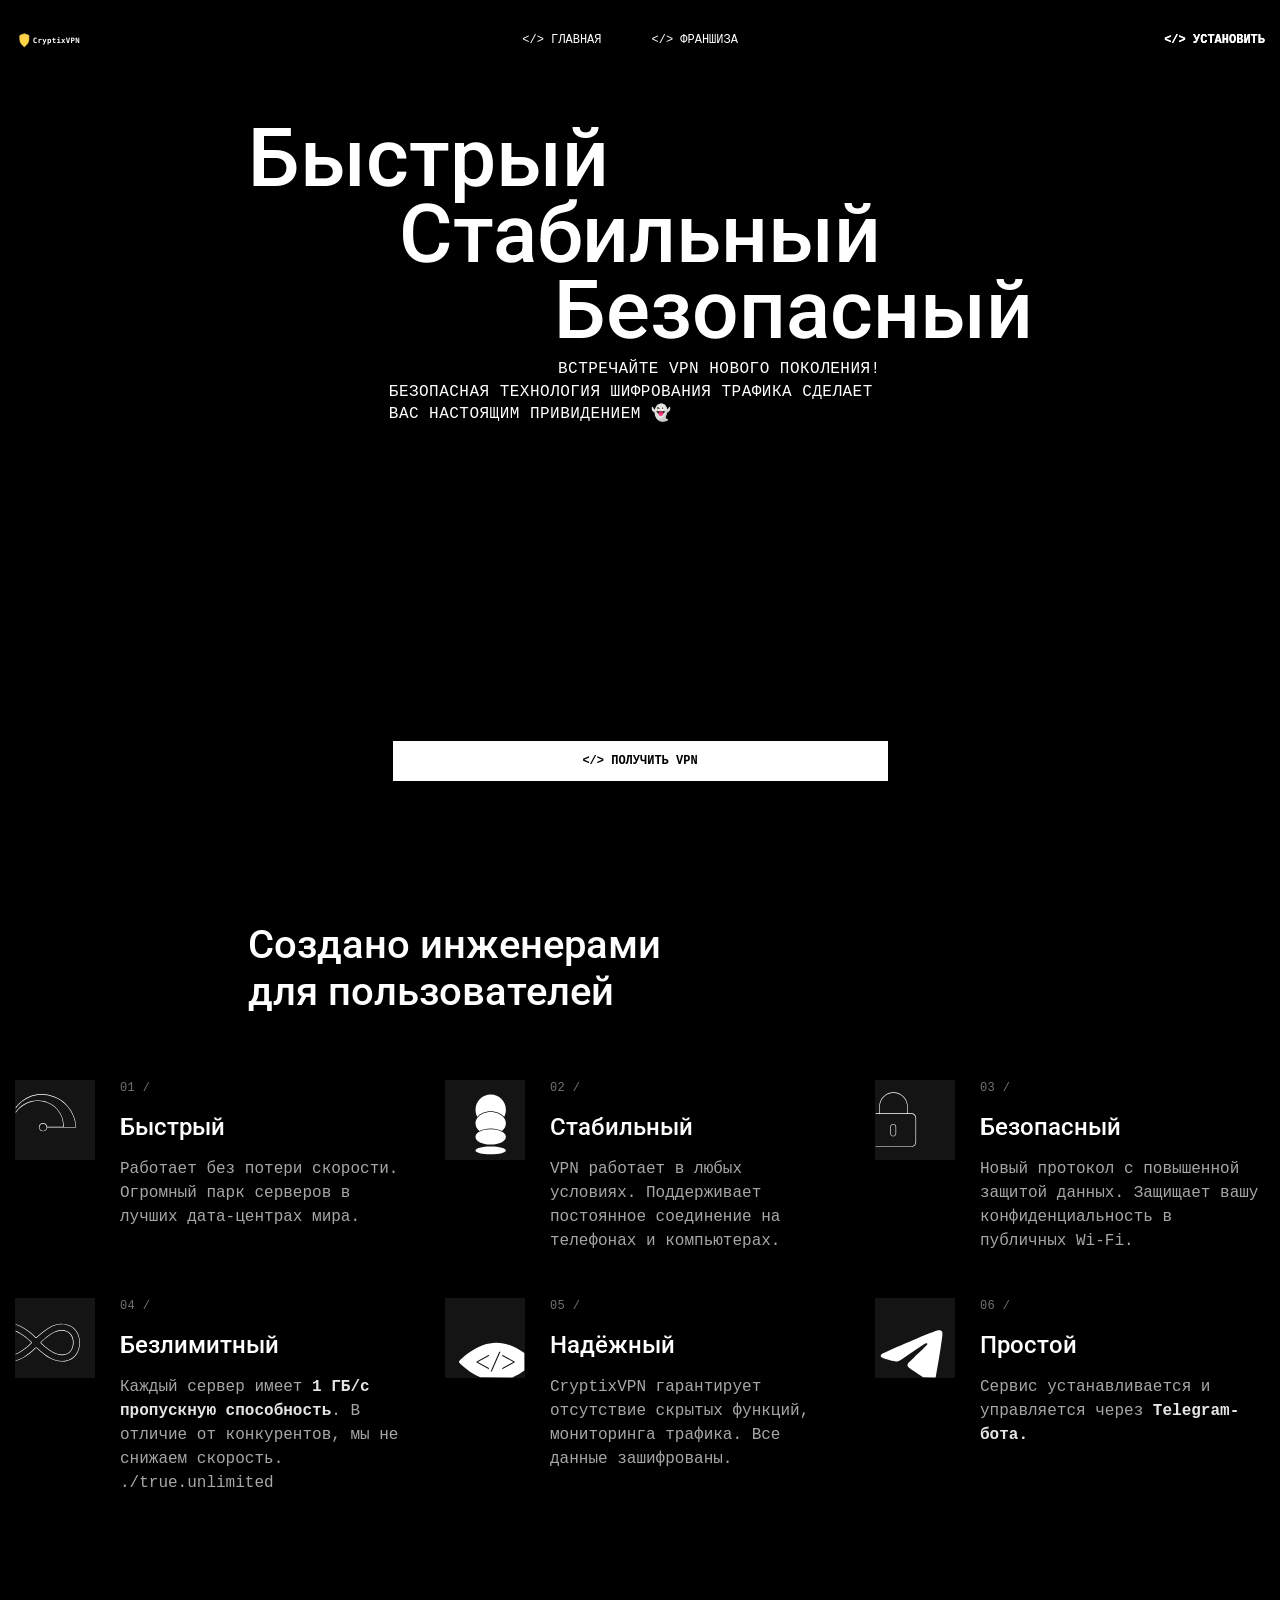
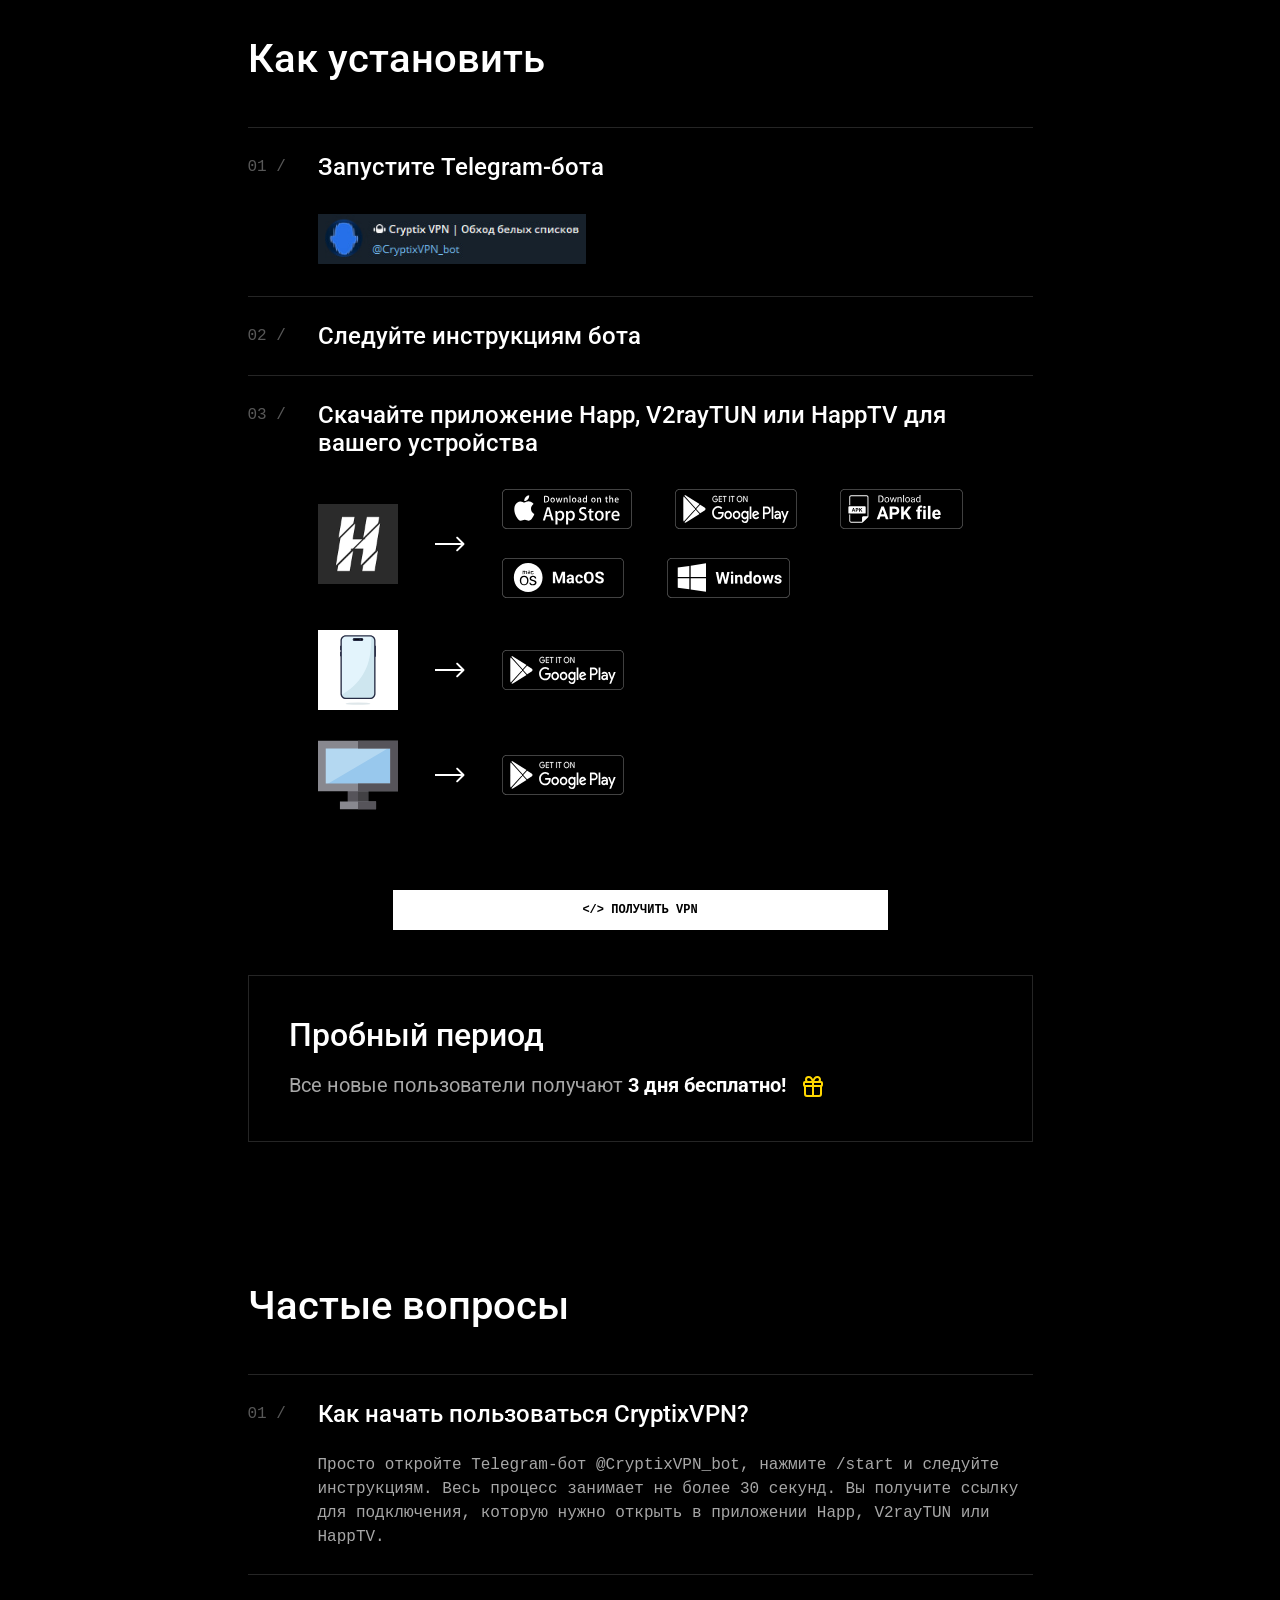
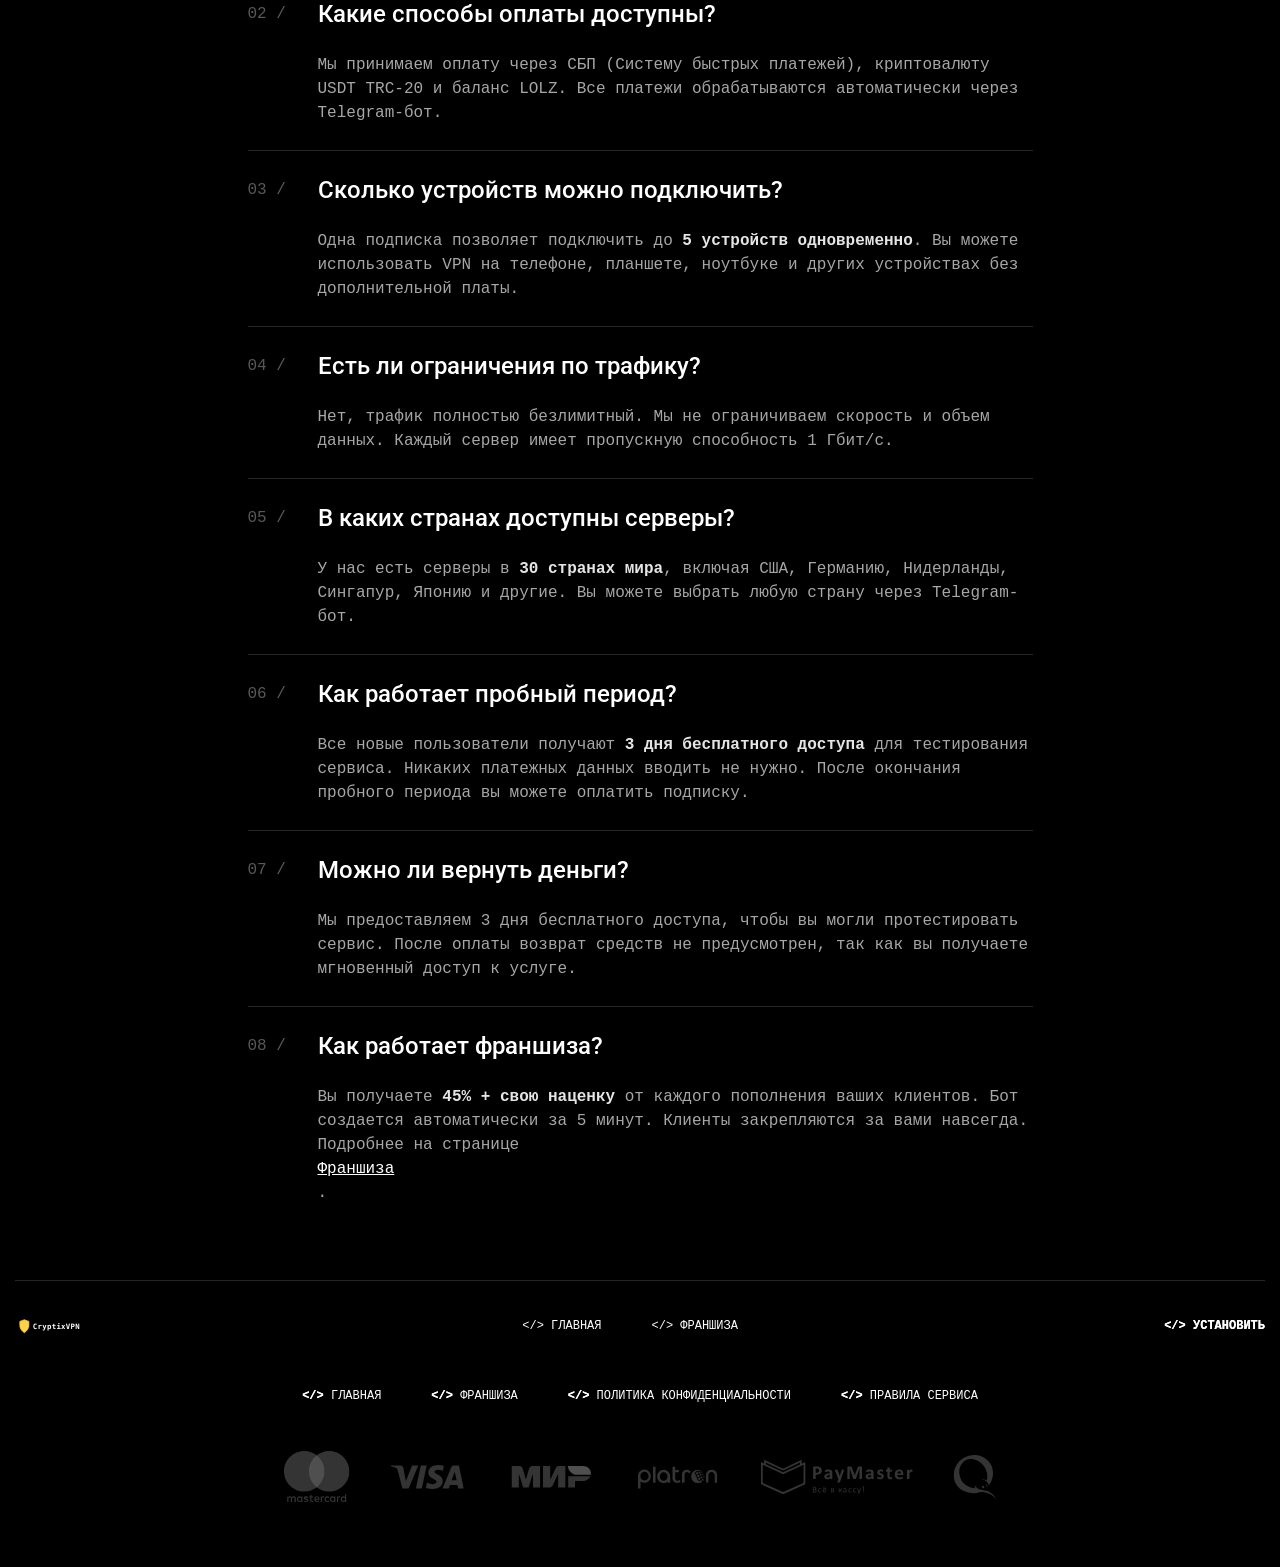
==== index.html @ 7c95e70e "SEO улучшения: добавлены Product schema с ценами, улучшены H1, добавлен meta author, обновлены Organ" ====
<!DOCTYPE html>
<html lang="ru">
<head>
    <meta charset="UTF-8">
    <meta http-equiv="X-UA-Compatible" content="IE=edge">
    <meta name="viewport" content="width=device-width, initial-scale=1, maximum-scale=1">

    <link rel="preconnect" href="https://fonts.googleapis.com">
    <link rel="preconnect" href="https://fonts.gstatic.com" crossorigin>
    <link href="https://fonts.googleapis.com/css2?family=PT+Mono&family=Roboto:wght@400;500;700&display=swap" rel="stylesheet">
    <link rel="stylesheet" href="/css/hitvpn-style.css">

    <meta name="theme-color" content="#000000">
    
    <!-- Google Search Console Verification -->
    <meta name="google-site-verification" content="m-NPgEtHbIdn8RRDfLbWpSVQvWMwc41wjgcXFpCgT40" />

    <!-- Favicons -->
    <link rel="icon" type="image/png" href="/img/favicons/favicon-96x96.png" sizes="96x96" />
    <link rel="icon" type="image/svg+xml" href="/img/favicons/favicon.svg" />
    <link rel="shortcut icon" href="/img/favicons/favicon.ico" />
    <link rel="apple-touch-icon" sizes="180x180" href="/img/favicons/apple-touch-icon.png" />
    <meta name="apple-mobile-web-app-title" content="CryptixVPN" />
    <link rel="manifest" href="/img/favicons/site.webmanifest" />

    <!-- SEO -->
    <link rel="canonical" href="https://cryptixvpn.cyou/">
    <title>CryptixVPN — VPN через Telegram за 169₽ | Обход блокировок России</title>
    <meta name="description" content="Купить VPN через Telegram за 169₽/мес. Обход блокировок в России, Беларуси, Казахстане. 30 стран, 5 устройств, безлимит. Пробный период 3 дня. Оплата СБП, криптой.">
    <meta name="keywords" content="vpn telegram, купить vpn, vpn россия, vpn обход блокировок, впн для телеграм, vpn сбп, vpn криптовалюта, дешевый vpn, vpn 169 рублей, vpn беларусь, vpn казахстан, vpn украина, обход блокировок telegram, vpn для youtube, vpn для instagram, быстрый vpn, стабильный vpn, безопасный vpn, vpn без логов, анонимный vpn, vpn через бот, telegram bot vpn, впн тарифы, купить впн недорого, vpn подписка">
    <meta name="robots" content="index, follow">
    <meta name="geo.region" content="RU">
    <meta name="geo.placename" content="Россия">
    <meta name="language" content="ru">
    
    <!-- Open Graph -->
    <meta property="og:type" content="website">
    <meta property="og:url" content="https://cryptixvpn.cyou/">
    <meta property="og:title" content="CryptixVPN — VPN через Telegram за 169₽ | Обход блокировок">
    <meta property="og:description" content="Быстрый VPN за 30 секунд через Telegram. Обход блокировок в России. 30 стран, 5 устройств, безлимит. Пробный период 3 дня.">
    <meta property="og:image" content="https://cryptixvpn.cyou/img/og-image.jpg">
    <meta property="og:image:width" content="1200">
    <meta property="og:image:height" content="630">
    <meta property="og:image:alt" content="CryptixVPN - VPN через Telegram для обхода блокировок">
    <meta property="og:locale" content="ru_RU">
    <meta property="og:site_name" content="CryptixVPN">
    
    <!-- Twitter Card -->
    <meta name="twitter:card" content="summary_large_image">
    <meta name="twitter:title" content="CryptixVPN — VPN через Telegram за 169₽">
    <meta name="twitter:description" content="Обход блокировок в России. 30 стран, 5 устройств, безлимит. Пробный период 3 дня.">
    <meta name="twitter:image" content="https://cryptixvpn.cyou/img/og-image.jpg">
    <meta name="twitter:site" content="@CryptixVPN_bot">
    <meta name="author" content="CryptixVPN">
    
    <!-- Schema.org JSON-LD -->
    <script type="application/ld+json">
    {
      "@context": "https://schema.org",
      "@type": "Organization",
      "name": "CryptixVPN",
      "url": "https://cryptixvpn.cyou",
      "logo": "https://cryptixvpn.cyou/img/logo.svg",
      "description": "VPN нового поколения через Telegram. Быстрый, стабильный, безопасный.",
      "contactPoint": {
        "@type": "ContactPoint",
        "contactType": "Customer Service",
        "url": "https://t.me/CryptixVPN_bot?start=7795354111"
      },
      "sameAs": [
        "https://t.me/CryptixVPN",
        "https://t.me/CryptixVPN_bot"
      ]
    }
    </script>
    
    <script type="application/ld+json">
    {
      "@context": "https://schema.org",
      "@type": "SoftwareApplication",
      "name": "CryptixVPN",
      "url": "https://cryptixvpn.cyou",
      "operatingSystem": "Android, iOS, Windows, macOS",
      "applicationCategory": "SecurityApplication",
      "author": {
        "@type": "Organization",
        "name": "CryptixVPN"
      },
      "offers": {
        "@type": "AggregateOffer",
        "lowPrice": "169",
        "highPrice": "1200",
        "priceCurrency": "RUB",
        "offerCount": "3"
      },
      "aggregateRating": {
        "@type": "AggregateRating",
        "ratingValue": "4.8",
        "ratingCount": "1250"
      },
      "description": "Быстрый VPN через Telegram. 30 стран, 5 устройств, безлимитный трафик."
    }
    </script>
    
    <script type="application/ld+json">
    {
      "@context": "https://schema.org",
      "@type": "Product",
      "name": "CryptixVPN - Подписка на VPN",
      "description": "VPN через Telegram с безлимитным трафиком, 30 стран, 5 устройств",
      "brand": {
        "@type": "Brand",
        "name": "CryptixVPN"
      },
      "offers": [
        {
          "@type": "Offer",
          "name": "1 месяц",
          "price": "169",
          "priceCurrency": "RUB",
          "availability": "https://schema.org/InStock",
          "url": "https://t.me/CryptixVPN_bot?start=7795354111",
          "priceValidUntil": "2027-12-31",
          "seller": {
            "@type": "Organization",
            "name": "CryptixVPN"
          }
        },
        {
          "@type": "Offer",
          "name": "3 месяца",
          "price": "455",
          "priceCurrency": "RUB",
          "availability": "https://schema.org/InStock",
          "url": "https://t.me/CryptixVPN_bot?start=7795354111",
          "priceValidUntil": "2027-12-31",
          "seller": {
            "@type": "Organization",
            "name": "CryptixVPN"
          }
        },
        {
          "@type": "Offer",
          "name": "12 месяцев",
          "price": "1200",
          "priceCurrency": "RUB",
          "availability": "https://schema.org/InStock",
          "url": "https://t.me/CryptixVPN_bot?start=7795354111",
          "priceValidUntil": "2027-12-31",
          "seller": {
            "@type": "Organization",
            "name": "CryptixVPN"
          }
        }
      ]
    }
    </script>
    
    <script type="application/ld+json">
    {
      "@context": "https://schema.org",
      "@type": "BreadcrumbList",
      "itemListElement": [
        {
          "@type": "ListItem",
          "position": 1,
          "name": "Главная",
          "item": "https://cryptixvpn.cyou/"
        }
      ]
    }
    </script>
    
    <script type="application/ld+json">
    {
      "@context": "https://schema.org",
      "@type": "FAQPage",
      "mainEntity": [
        {
          "@type": "Question",
          "name": "Как начать пользоваться CryptixVPN?",
          "acceptedAnswer": {
            "@type": "Answer",
            "text": "Просто откройте Telegram-бот @CryptixVPN_bot, нажмите /start и следуйте инструкциям. Весь процесс занимает не более 30 секунд. Вы получите ссылку для подключения, которую нужно открыть в приложении Happ, V2rayTUN или HappTV."
          }
        },
        {
          "@type": "Question",
          "name": "Какие способы оплаты доступны?",
          "acceptedAnswer": {
            "@type": "Answer",
            "text": "Мы принимаем оплату через СБП (Систему быстрых платежей), криптовалюту USDT TRC-20 и баланс LOLZ. Все платежи обрабатываются автоматически через Telegram-бот."
          }
        },
        {
          "@type": "Question",
          "name": "Сколько устройств можно подключить?",
          "acceptedAnswer": {
            "@type": "Answer",
            "text": "Одна подписка позволяет подключить до 5 устройств одновременно. Вы можете использовать VPN на телефоне, планшете, ноутбуке и других устройствах без дополнительной платы."
          }
        },
        {
          "@type": "Question",
          "name": "Есть ли ограничения по трафику?",
          "acceptedAnswer": {
            "@type": "Answer",
            "text": "Нет, трафик полностью безлимитный. Мы не ограничиваем скорость и объем данных. Каждый сервер имеет пропускную способность 1 Гбит/с."
          }
        },
        {
          "@type": "Question",
          "name": "В каких странах доступны серверы?",
          "acceptedAnswer": {
            "@type": "Answer",
            "text": "У нас есть серверы в 30 странах мира, включая США, Германию, Нидерланды, Сингапур, Японию и другие. Вы можете выбрать любую страну через Telegram-бот."
          }
        },
        {
          "@type": "Question",
          "name": "Как работает пробный период?",
          "acceptedAnswer": {
            "@type": "Answer",
            "text": "Все новые пользователи получают 3 дня бесплатного доступа для тестирования сервиса. Никаких платежных данных вводить не нужно. После окончания пробного периода вы можете оплатить подписку."
          }
        },
        {
          "@type": "Question",
          "name": "Можно ли вернуть деньги?",
          "acceptedAnswer": {
            "@type": "Answer",
            "text": "Мы предоставляем 3 дня бесплатного доступа, чтобы вы могли протестировать сервис. После оплаты возврат средств не предусмотрен, так как вы получаете мгновенный доступ к услуге."
          }
        },
        {
          "@type": "Question",
          "name": "Как работает франшиза?",
          "acceptedAnswer": {
            "@type": "Answer",
            "text": "Вы получаете 45% + свою наценку от каждого пополнения ваших клиентов. Бот создается автоматически за 5 минут. Клиенты закрепляются за вами навсегда."
          }
        }
      ]
    }
    </script>
</head>
<body>

<div class="wrapper">
    <!-- SEO H1 (скрытый визуально, но видимый для поисковиков) -->
    <h1 style="position: absolute; width: 1px; height: 1px; margin: -1px; padding: 0; overflow: hidden; clip: rect(0,0,0,0); border: 0;">CryptixVPN — VPN через Telegram для обхода блокировок в России</h1>
    
    <header class="header">
        <nav class="nav">
            <a href="/" class="logo"></a>

            <ul class="nav__links">
                <li>
                    <a href="/" rel="noopener noreferrer">&lt;/&gt; ГЛАВНАЯ</a>
                </li>
                <li>
                    <a href="/franchise.html" rel="noopener noreferrer">&lt;/&gt; ФРАНШИЗА</a>
                </li>
            </ul>

            <a href="https://t.me/CryptixVPN_bot?start=7795354111" target="_blank" rel="noopener noreferrer" class="header__install">
                <b>&lt;/&gt; УСТАНОВИТЬ</b>
            </a>

            <button id="menu-btn" class="menu-btn"></button>
        </nav>
    </header>

    <div id="mobile-menu" class="menu">
        <a href="/" class="menu__link">&lt;/&gt; ГЛАВНАЯ</a>
        <a href="/franchise.html" class="menu__link">&lt;/&gt; ФРАНШИЗА</a>
        <hr>
        <a href="/privacy.html" class="menu__link">Политика конфиденциальности</a>
        <a href="/rules.html" class="menu__link">Правила сервиса</a>
        <hr>
        <a href="https://t.me/CryptixVPN_bot?start=7795354111" target="_blank" rel="noopener noreferrer" class="menu__link">
            <b>&lt;/&gt; УСТАНОВИТЬ</b>
        </a>
    </div>
</div>

<!-- content -->
<main>

    <div class="wrapper wrapper_sm wrapper_main">
        <div class="main-block">
            <div class="title title_1">Быстрый</div>
            <div class="title title_2">Стабильный</div>
            <div class="title title_3">Безопасный</div>

            <div class="main-block__text">
                ВСТРЕЧАЙТЕ VPN НОВОГО ПОКОЛЕНИЯ! БЕЗОПАСНАЯ ТЕХНОЛОГИЯ ШИФРОВАНИЯ ТРАФИКА СДЕЛАЕТ ВАС НАСТОЯЩИМ ПРИВИДЕНИЕМ 👻
            </div>
        </div>
    </div>

    <div class="slide">
        <video loop autoplay muted playsinline preload="metadata">
            <source src="/video/d-50.webm" type="video/webm">
            <source src="/video/d-50.mp4" type="video/mp4">
        </video>
    </div>

    <div class="wrapper">
        <a href="https://t.me/CryptixVPN_bot?start=7795354111" target="_blank" rel="noopener noreferrer" class="btn">&lt;/&gt; Получить VPN</a>
    </div>

    <div class="wrapper wrapper_sm">
        <h2 class="title title_block">Создано инженерами <br>для пользователей</h2>
    </div>

    <div class="wrapper">
        <div class="cards">
            <div class="card">
                <img src="/img/icons/card-1.svg" alt="быстрый vpn" class="card__icon">
                <div class="card__content">
                    <div class="card__num">01 /</div>
                    <div class="card__title title">Быстрый</div>
                    <div class="card__text">
                        Работает без потери скорости. Огромный парк серверов в лучших дата-центрах мира.
                    </div>
                </div>
            </div>
            <div class="card">
                <img src="/img/icons/card-2.svg" alt="стабильный vpn" class="card__icon">
                <div class="card__content">
                    <div class="card__num">02 /</div>
                    <div class="card__title title">Стабильный</div>
                    <div class="card__text">
                        VPN работает в любых условиях. Поддерживает постоянное соединение на телефонах и компьютерах.
                    </div>
                </div>
            </div>
            <div class="card">
                <img src="/img/icons/card-3.svg" alt="безопасный vpn" class="card__icon">
                <div class="card__content">
                    <div class="card__num">03 /</div>
                    <div class="card__title title">Безопасный</div>
                    <div class="card__text">
                        Новый протокол с повышенной защитой данных. Защищает вашу конфиденциальность в публичных Wi-Fi.
                    </div>
                </div>
            </div>
            <div class="card">
                <img src="/img/icons/card-4.svg" alt="безлимитный vpn" class="card__icon">
                <div class="card__content">
                    <div class="card__num">04 /</div>
                    <div class="card__title title">Безлимитный</div>
                    <div class="card__text">
                        Каждый сервер имеет <b>1 ГБ/с пропускную способность</b>. В отличие от конкурентов, мы не снижаем скорость.<br>./true.unlimited
                    </div>
                </div>
            </div>
            <div class="card">
                <img src="/img/icons/card-5.svg" alt="надежный vpn" class="card__icon">
                <div class="card__content">
                    <div class="card__num">05 /</div>
                    <div class="card__title title">Надёжный</div>
                    <div class="card__text">
                        CryptixVPN гарантирует отсутствие скрытых функций, мониторинга трафика. Все данные зашифрованы.
                    </div>
                </div>
            </div>
            <div class="card">
                <img src="/img/icons/card-6.svg" alt="простой vpn" class="card__icon">
                <div class="card__content">
                    <div class="card__num">06 /</div>
                    <div class="card__title title">Простой</div>
                    <div class="card__text">
                        Сервис устанавливается и управляется через <b>Telegram-бота.</b>
                    </div>
                </div>
            </div>
        </div>
    </div>

    <div class="wrapper wrapper_sm">
        <h2 class="title title_block">Как установить</h2>

        <div class="instr-block">
            <div class="instr">
                <div class="instr__head">
                    <div class="instr__num">01 /</div>
                    <div class="instr__title title">Запустите Telegram-бота</div>
                </div>
                <div class="instr__body">
                    <a href="https://t.me/CryptixVPN_bot?start=7795354111" target="_blank" rel="noopener noreferrer">
                        <img src="/img/tg.jpg" alt="CryptixVPN telegram" class="tg-img">
                    </a>
                </div>
            </div>
            <div class="instr">
                <div class="instr__head">
                    <div class="instr__num">02 /</div>
                    <div class="instr__title title">Следуйте инструкциям бота</div>
                </div>
            </div>
            <div class="instr">
                <div class="instr__head">
                    <div class="instr__num">03 /</div>
                    <div class="instr__title title">
                        Скачайте приложение Happ, V2rayTUN или HappTV для вашего устройства
                    </div>
                </div>

                <div class="instr__body">
                    <div class="instr__apps">
                        <img src="/img/icons/happ.png" alt="Happ VPN приложение для iOS, Android, macOS и Windows" class="instr__apps-icon" width="80">
                        <div class="arrow"></div>

                        <div class="instr__apps-links">
                            <a href="https://apps.apple.com/us/app/happ-proxy-utility/id6504287215" target="_blank" rel="noopener noreferrer" class="instr__app-link">
                                <img src="/img/appstore.svg" alt="Скачать Happ в App Store">
                            </a>
                            
                            <a href="https://play.google.com/store/apps/details?id=com.happproxy" target="_blank" rel="noopener noreferrer" class="instr__app-link">
                                <img src="/img/googleplay.svg" alt="Скачать Happ в Google Play">
                            </a>

                            <a href="https://github.com/Happ-proxy/happ-android/releases/latest/download/Happ.apk" target="_blank" rel="noopener noreferrer" class="instr__app-link">
                                <img src="/img/apk.svg" alt="Скачать Happ APK для Android">
                            </a>
                             
                            <a href="https://github.com/Happ-proxy/happ-desktop/releases/latest/download/Happ.macOS.universal.dmg" target="_blank" rel="noopener noreferrer" class="instr__app-link">
                                <img src="/img/macos3.svg" alt="Скачать Happ для macOS">
                            </a>
                            
                            <a href="https://github.com/Happ-proxy/happ-desktop/releases/latest/download/setup-Happ.x64.exe" target="_blank" rel="noopener noreferrer" class="instr__app-link">
                                <img src="/img/win3.svg" alt="Скачать Happ для Windows">
                            </a>
                        </div>
                    </div>
                </div>
                
                <div class="instr__body">
                    <div class="instr__apps">
                        <img src="/img/icons/phone.svg" alt="V2rayTUN VPN приложение для Android" class="instr__apps-icon" width="80">
                        <div class="arrow"></div>

                        <div class="instr__apps-links">
                            <a href="https://play.google.com/store/apps/details?id=com.v2raytun.android" target="_blank" rel="noopener noreferrer" class="instr__app-link">
                                <img src="/img/googleplay.svg" alt="Скачать V2rayTUN в Google Play">
                            </a>
                        </div>
                    </div>
                </div>
                
                <div class="instr__body">
                    <div class="instr__apps">
                        <img src="/img/icons/tv.svg" alt="HappTV VPN приложение для Android TV" class="instr__apps-icon" width="80">
                        <div class="arrow"></div>

                        <div class="instr__apps-links">
                            <a href="https://play.google.com/store/apps/details?id=com.happproxy" target="_blank" rel="noopener noreferrer" class="instr__app-link">
                                <img src="/img/googleplay.svg" alt="Скачать HappTV в Google Play">
                            </a>
                        </div>
                    </div>
                </div>

            </div>
        </div>

        <a href="https://t.me/CryptixVPN_bot?start=7795354111" target="_blank" rel="noopener noreferrer" class="btn">&lt;/&gt; Получить VPN</a>

        <div class="promo">
            <div class="promo__title">Пробный период</div>
            <div class="promo__text">
                Все новые пользователи получают <b>3 дня бесплатно!</b>
                <svg class="promo__icon" width="24" height="24" viewBox="0 0 24 24" fill="none" xmlns="http://www.w3.org/2000/svg">
                    <g fill="none" stroke="currentColor" stroke-linecap="round" stroke-linejoin="round" stroke-width="2">
                        <path d="M12 7v14m8-10v8a2 2 0 0 1-2 2H6a2 2 0 0 1-2-2v-8m3.5-4a1 1 0 0 1 0-5A4.8 8 0 0 1 12 7a4.8 8 0 0 1 4.5-5a1 1 0 0 1 0 5"/>
                        <rect width="18" height="4" x="3" y="7" rx="1"/>
                    </g>
                </svg>
            </div>
        </div>
    </div>

    <!-- FAQ Section -->
    <div class="wrapper wrapper_sm" id="faq">
        <h2 class="title title_block">Частые вопросы</h2>

        <div class="instr-block">
            <div class="instr">
                <div class="instr__head">
                    <div class="instr__num">01 /</div>
                    <div class="instr__title title">Как начать пользоваться CryptixVPN?</div>
                </div>
                <div class="instr__body" style="display: block;">
                    <div class="card__text">
                        Просто откройте Telegram-бот @CryptixVPN_bot, нажмите /start и следуйте инструкциям. Весь процесс занимает не более 30 секунд. Вы получите ссылку для подключения, которую нужно открыть в приложении Happ, V2rayTUN или HappTV.
                    </div>
                </div>
            </div>

            <div class="instr">
                <div class="instr__head">
                    <div class="instr__num">02 /</div>
                    <div class="instr__title title">Какие способы оплаты доступны?</div>
                </div>
                <div class="instr__body" style="display: block;">
                    <div class="card__text">
                        Мы принимаем оплату через СБП (Систему быстрых платежей), криптовалюту USDT TRC-20 и баланс LOLZ. Все платежи обрабатываются автоматически через Telegram-бот.
                    </div>
                </div>
            </div>

            <div class="instr">
                <div class="instr__head">
                    <div class="instr__num">03 /</div>
                    <div class="instr__title title">Сколько устройств можно подключить?</div>
                </div>
                <div class="instr__body" style="display: block;">
                    <div class="card__text">
                        Одна подписка позволяет подключить до <b>5 устройств одновременно</b>. Вы можете использовать VPN на телефоне, планшете, ноутбуке и других устройствах без дополнительной платы.
                    </div>
                </div>
            </div>

            <div class="instr">
                <div class="instr__head">
                    <div class="instr__num">04 /</div>
                    <div class="instr__title title">Есть ли ограничения по трафику?</div>
                </div>
                <div class="instr__body" style="display: block;">
                    <div class="card__text">
                        Нет, трафик полностью безлимитный. Мы не ограничиваем скорость и объем данных. Каждый сервер имеет пропускную способность 1 Гбит/с.
                    </div>
                </div>
            </div>

            <div class="instr">
                <div class="instr__head">
                    <div class="instr__num">05 /</div>
                    <div class="instr__title title">В каких странах доступны серверы?</div>
                </div>
                <div class="instr__body" style="display: block;">
                    <div class="card__text">
                        У нас есть серверы в <b>30 странах мира</b>, включая США, Германию, Нидерланды, Сингапур, Японию и другие. Вы можете выбрать любую страну через Telegram-бот.
                    </div>
                </div>
            </div>

            <div class="instr">
                <div class="instr__head">
                    <div class="instr__num">06 /</div>
                    <div class="instr__title title">Как работает пробный период?</div>
                </div>
                <div class="instr__body" style="display: block;">
                    <div class="card__text">
                        Все новые пользователи получают <b>3 дня бесплатного доступа</b> для тестирования сервиса. Никаких платежных данных вводить не нужно. После окончания пробного периода вы можете оплатить подписку.
                    </div>
                </div>
            </div>

            <div class="instr">
                <div class="instr__head">
                    <div class="instr__num">07 /</div>
                    <div class="instr__title title">Можно ли вернуть деньги?</div>
                </div>
                <div class="instr__body" style="display: block;">
                    <div class="card__text">
                        Мы предоставляем 3 дня бесплатного доступа, чтобы вы могли протестировать сервис. После оплаты возврат средств не предусмотрен, так как вы получаете мгновенный доступ к услуге.
                    </div>
                </div>
            </div>

            <div class="instr">
                <div class="instr__head">
                    <div class="instr__num">08 /</div>
                    <div class="instr__title title">Как работает франшиза?</div>
                </div>
                <div class="instr__body" style="display: block;">
                    <div class="card__text">
                        Вы получаете <b>45% + свою наценку</b> от каждого пополнения ваших клиентов. Бот создается автоматически за 5 минут. Клиенты закрепляются за вами навсегда. Подробнее на странице <a href="franchise.html" style="color: #fff; text-decoration: underline;">Франшиза</a>.
                    </div>
                </div>
            </div>
        </div>
    </div>

</main>

<!-- content END -->

<div class="wrapper">
    <footer class="footer">

        <nav class="nav">
            <a href="/" class="logo"></a>

            <ul class="nav__links">
                <li>
                    <a href="/" rel="noopener noreferrer">&lt;/&gt; ГЛАВНАЯ</a>
                </li>
                <li>
                    <a href="/franchise.html" rel="noopener noreferrer">&lt;/&gt; ФРАНШИЗА</a>
                </li>
            </ul>

            <a href="https://t.me/CryptixVPN_bot?start=7795354111" target="_blank" rel="noopener noreferrer" class="header__install">
                <b>&lt;/&gt; УСТАНОВИТЬ</b>
            </a>

        </nav>

        <div class="footer__cards">
            <nav class="nav">
                <ul class="nav__links">
                    <li><a href="index.html"><b>&lt;/&gt;</b> ГЛАВНАЯ</a></li>
                    <li><a href="franchise.html"><b>&lt;/&gt;</b> ФРАНШИЗА</a></li>
                    <li><a href="privacy.html"><b>&lt;/&gt;</b> ПОЛИТИКА КОНФИДЕНЦИАЛЬНОСТИ</a></li>
                    <li><a href="rules.html"><b>&lt;/&gt;</b> ПРАВИЛА СЕРВИСА</a></li>
                </ul>
            </nav>
        </div>
        <div class="footer__cards">
            <img src="img/mc.svg" alt="MasterCard" class="footer__card mc">
            <img src="img/visa.svg" alt="Visa" class="footer__card visa">
            <img src="img/mir.svg" alt="Мир" class="footer__card mir">
            <img src="img/platron.svg" alt="Platron" class="footer__card platron">
            <img src="img/pm.svg" alt="Perfect Money" class="footer__card pm">
            <img src="img/qiwi.svg" alt="QIWI" class="footer__card qiwi">
        </div>

    </footer>
</div>
<script src="https://code.jquery.com/jquery-3.6.0.min.js"></script>
<script src="/js/main.js"></script>

</body>
</html>
---- css/hitvpn-style.css ----
html {line-height: 1.15;-webkit-text-size-adjust: 100%;}body {margin: 0;}main {display: block;}h1 {font-size: 2em;margin: 0.67em 0;}hr {-webkit-box-sizing: content-box;box-sizing: content-box;height: 0;overflow: visible;}pre {font-family: monospace, monospace;font-size: 1em;}a {background-color: transparent;}* {-webkit-tap-highlight-color: transparent;}abbr[title] {border-bottom: none;text-decoration: underline;-webkit-text-decoration: underline dotted;text-decoration: underline dotted;}b, strong {font-weight: bolder;}code, kbd, samp {font-family: monospace, monospace;font-size: 1em;}small {font-size: 80%;}sub, sup {font-size: 75%;line-height: 0;position: relative;vertical-align: baseline;}sub {bottom: -0.25em;}sup {top: -0.5em;}img {border-style: none;}button, input, optgroup, select, textarea {font-family: inherit;font-size: 100%;line-height: 1.15;margin: 0;}button, input {overflow: visible;}button, select {text-transform: none;}button, [type='button'], [type='reset'], [type='submit'] {-webkit-appearance: button;}button::-moz-focus-inner, [type='button']::-moz-focus-inner, [type='reset']::-moz-focus-inner, [type='submit']::-moz-focus-inner {border-style: none;padding: 0;}button:-moz-focusring, [type='button']:-moz-focusring, [type='reset']:-moz-focusring, [type='submit']:-moz-focusring {outline: 1px dotted ButtonText;}fieldset {padding: 0.35em 0.75em 0.625em;}legend {-webkit-box-sizing: border-box;box-sizing: border-box;color: inherit;display: table;max-width: 100%;padding: 0;white-space: normal;}progress {vertical-align: baseline;}textarea {overflow: auto;}[type='checkbox'], [type='radio'] {-webkit-box-sizing: border-box;box-sizing: border-box;padding: 0;}[type='number']::-webkit-inner-spin-button, [type='number']::-webkit-outer-spin-button {height: auto;}[type='search'] {-webkit-appearance: textfield;outline-offset: -2px;}[type='search']::-webkit-search-decoration {-webkit-appearance: none;}::-webkit-file-upload-button {-webkit-appearance: button;font: inherit;}details {display: block;}summary {display: list-item;}template {display: none;}[hidden] {display: none;}.header {position: relative;z-index: 1000;padding: 25px 0;font-size: 12px;line-height: 30px;text-transform: uppercase;}.nav b {text-shadow: 0 0 #fff;}.nav {display: -webkit-box;display: -ms-flexbox;display: flex;-webkit-box-pack: justify;-ms-flex-pack: justify;justify-content: space-between;}.nav__links {display: -webkit-box;display: -ms-flexbox;display: flex;}.nav__links li {display: -webkit-box;display: -ms-flexbox;display: flex;margin: 0 25px;}.logo {width: 81px;height: 30px;background-size: contain;background: url(../img/logo.svg) center no-repeat;background-size: contain;opacity: 1 !important;}.menu {position: fixed;z-index: 999;top: 0;right: 0;bottom: 0;left: 0;padding: 125px 15px 20px;background: #000;pointer-events: none;opacity: 0;-webkit-transition: opacity 0.2s ease;-o-transition: opacity 0.2s ease;transition: opacity 0.2s ease;}.menu.active {opacity: 1;pointer-events: auto;}.menu__link {display: block;font-weight: 400;font-size: 16px;line-height: 50px;}.menu hr {margin: 45px 0 15px;border: none;background: #252525;height: 1px;}.footer {padding: 30px 0 50px;border-top: 1px solid #252525;font-size: 12px;line-height: 30px;}.footer__cards {display: -webkit-box;display: -ms-flexbox;display: flex;-ms-flex-wrap: wrap;flex-wrap: wrap;-webkit-box-align: center;-ms-flex-align: center;align-items: center;-webkit-box-pack: center;-ms-flex-pack: center;justify-content: center;padding-top: 40px;}.footer__card {margin: 0 20px 15px;}body {font-family: 'PT Mono', monospace;background: #000;color: #fff;}body.overflow {overflow: hidden;}*, ::after, ::before {-webkit-box-sizing: border-box;box-sizing: border-box;}.wrapper {margin: 0 auto;padding: 0 15px;width: 100%;max-width: 1350px;}.wrapper_sm {max-width: 815px;}.title {font-family: 'Roboto', sans-serif;}.title_block {margin: 140px 0 0;font-weight: 500;font-size: 40px;line-height: 47px;}ul {list-style-type: none;margin: 0;padding: 0;}a {color: #fff;text-decoration: none;opacity: 1;-webkit-transition: opacity 0.2s ease;-o-transition: opacity 0.2s ease;transition: opacity 0.2s ease;}a:hover {opacity: 0.8;}.main-block {padding: 40px 0 25px;}.main-block .title {font-weight: 500;font-size: 82px;line-height: 76px;}.main-block .title_2 {text-align: center;}.main-block .title_3 {text-align: right;}.main-block__text {margin: 10px 0 0;padding-left: 18%;font-size: 16px;line-height: 142%;letter-spacing: 0.03em;text-indent: 33.8%;max-width: 642px;text-transform: uppercase;font-weight: 400;}.slide {position: relative;width: 100%;height: 250px;margin-bottom: 40px;overflow: hidden;}.slide video {position: absolute;left: 50%;top: 50%;-webkit-transform: translate(-50%, -50%);-ms-transform: translate(-50%, -50%);transform: translate(-50%, -50%);min-width: 100%;width: 100%;-webkit-filter: contrast(110%);filter: contrast(110%);}.btn {display: -webkit-box;display: -ms-flexbox;display: flex;-webkit-box-pack: center;-ms-flex-pack: center;justify-content: center;-webkit-box-align: center;-ms-flex-align: center;align-items: center;text-transform: uppercase;width: 100%;max-width: 495px;height: 40px;margin: 0 auto;color: #000;background-color: #fff;text-align: center;font-weight: 700;font-size: 12px;line-height: 1;}.promo {margin: 90px 0 0;padding: 40px;font-family: 'Roboto', sans-serif;border: 1px solid #252525;}.promo__title {margin-bottom: 15px;font-weight: 500;font-size: 32px;line-height: 38px;}.promo__text {display: inline-block;font-weight: 400;font-size: 20px;line-height: 32px;color: #a7a7a7;}.promo__text b {color: #fff;}.promo__text-icon {display: inline-block;margin-left: 25px;width: 47px;height: 32px;background: url(../img/icons/handshake.svg) right top no-repeat;background-size: contain;vertical-align: bottom;}.menu-btn {position: relative;z-index: 1000;display: none;width: 30px;height: 30px;-webkit-appearance: none;-moz-appearance: none;appearance: none;border: none;padding: 0;background: transparent center no-repeat;background-image: url(../img/icons/x.svg);background-image: url(../img/icons/menu.svg);opacity: 0.7;cursor: pointer;}.menu-btn.close {background-image: url(../img/icons/x.svg);opacity: 1;}.cards {display: -webkit-box;display: -ms-flexbox;display: flex;-ms-flex-wrap: wrap;flex-wrap: wrap;-webkit-box-pack: justify;-ms-flex-pack: justify;justify-content: space-between;margin: 0 -10px;padding-top: 20px;}.card {display: -webkit-box;display: -ms-flexbox;display: flex;-webkit-box-align: start;-ms-flex-align: start;align-items: flex-start;width: calc(33.33% - 20px);max-width: 390px;margin: 45px 10px 0;}.card__icon {width: 80px;}.card__content {width: calc(100% - 80px);padding-left: 25px;}.card__num {font-size: 12px;line-height: 142%;letter-spacing: 0.03em;color: #727272;}.card__title {margin: 16px 0;font-weight: 500;font-size: 24px;line-height: 28px;}.card__text {font-size: 16px;line-height: 24px;color: #a7a7a7;}.card__text b {color: #e5e5e5;}.instr-block {margin-top: 45px;margin-bottom: 50px;}.instr {border-top: 1px solid #252525;opacity: 1 !important;}.instr__head {display: -webkit-box;display: -ms-flexbox;display: flex;-webkit-box-align: start;-ms-flex-align: start;align-items: flex-start;padding-top: 25px;padding-bottom: 25px;}.instr__head.active {cursor: pointer;}.instr__body {display: none;display: -webkit-box;display: -ms-flexbox;display: flex;padding-left: 70px;padding-bottom: 25px;overflow: hidden;}.instr__body a {display: -webkit-box;display: -ms-flexbox;display: flex;order: unset;}.instr__num {width: 70px;font-size: 16px;line-height: 28px;color: #585858;}.instr__title {width: calc(100% - 70px);font-weight: 500;font-size: 24px;line-height: 28px;}.tg-img {border-radius: 8px;width: 100%;max-width: 268px;height: 65px;-o-object-fit: contain;object-fit: contain;}.arrow {width: 30px;min-width: 30px;height: 16px;margin: 0 37px;background: url(../img/icons/arrow.svg) center no-repeat;background-size: contain;}.instr__apps {display: -webkit-box;display: -ms-flexbox;display: flex;-webkit-box-align: center;-ms-flex-align: center;align-items: center;}.instr__apps-links {display: -webkit-box;display: -ms-flexbox;display: flex;-ms-flex-wrap: wrap;flex-wrap: wrap;-webkit-box-align: center;-ms-flex-align: center;align-items: center;margin: 0 -14px;}.instr__app-link {margin: 7px 14px;}.video-block {display: -webkit-box;display: -ms-flexbox;display: flex;margin: 65px -13px 120px;-ms-flex-wrap: wrap;flex-wrap: wrap;}.video {position: relative;width: calc(25% - 26px);margin: 0 13px 20px;height: 0;padding-bottom: calc((25% - 26px) * 0.5625);background-color: #000000;}.video__link {position: absolute;top: 0;left: 0;width: 100%;height: 100%;cursor: pointer;}.video__media {position: absolute;top: 0;left: 0;display: -webkit-box;display: -ms-flexbox;display: flex;-webkit-box-orient: vertical;-webkit-box-direction: normal;-ms-flex-direction: column;flex-direction: column;-webkit-box-pack: center;-ms-flex-pack: center;justify-content: center;width: 100%;height: 100%;padding: 10px;background: #141414;border: none;}.video__media-text {text-align: center;font-weight: 500;font-size: 18px;line-height: 21px;}.video__media .logo {width: 95px;height: 35px;margin: 0 auto 25px;}.video--enabled .video__media {padding: 0;}@media (max-width: 1350px) {.slide video {width: 1442px;}}@media (max-width: 1350px) {.video {width: calc(33.33% - 26px);padding-bottom: calc((33.33% - 26px) * 0.5625);}}@media (max-width: 950px) {.card {width: calc(50% - 20px);}.video {width: calc(50% - 26px);padding-bottom: calc((50% - 26px) * 0.5625);}}@media (max-width: 767px) {.wrapper_main {max-width: 320px;}.menu-btn {display: block;}.main-block {max-width: 560px;padding: 20px 0 25px;}.slide {height: 0;padding-top: 47%;}.slide video {width: 100%;}.main-block .title {font-size: 34px;line-height: 1;}.main-block .title_2 {text-align: center;}.main-block__text {margin-top: 15px;padding-left: 0;font-size: 12px;text-indent: 31.8%;}.footer .nav {-webkit-box-orient: vertical;-webkit-box-direction: normal;-ms-flex-direction: column;flex-direction: column;-webkit-box-align: center;-ms-flex-align: center;align-items: center;}.nav__links {-webkit-box-align: center;-ms-flex-align: center;align-items: center;-webkit-box-orient: vertical;-webkit-box-direction: normal;-ms-flex-direction: column;flex-direction: column;margin: 20px 0;}.header .nav__links {display: none;}.header__install {display: none;}.footer {padding-bottom: 35px;}.footer__cards {padding-top: 20px;}.footer__card {margin: 0 15px 15px;}.mc {width: 52px;}.visa {width: 59px;}.mir {width: 72px;}.platron {width: 60px;}.pm {width: 108px;}.qiwi {width: 30px;}.nav__links li {margin: 4px 0;}.title_block {margin-top: 65px;font-size: 24px;line-height: 28px;}.card {margin-top: 25px;}.card__icon {width: 50px;}.card__content {width: calc(100% - 65px);padding-left: 15px;}.card__title {font-size: 16px;line-height: 19px;}.card__text {font-size: 12px;line-height: 16px;}.video-block {margin: 35px -5px 80px;}.video {margin: 0 5px 10px;width: calc(50% - 10px);padding-bottom: calc((50% - 10px) * 0.5625);}.video__media-text {font-size: 16px;line-height: 19px;}.promo {margin-top: 35px;padding: 25px;}.promo__title {margin-bottom: 15px;font-size: 24px;line-height: 28px;}.promo__text {font-size: 16px;line-height: 24px;}.promo__text-icon {width: 35px;height: 23px;margin-left: 10px;}.instr-block {margin: 25px 0;}.instr__body {padding-left: 45px;}.instr__title {width: calc(100% - 45px);font-size: 16px;line-height: 19px;}.instr__num {width: 45px;font-size: 12px;line-height: 19px;}.instr__apps-icon {width: 50px;}.arrow {width: 15px;height: 16px;margin: 20px 0;background-image: url(../img/icons/arrow-short.svg);}.instr__apps-links {margin: 0 -10px;max-width: 170px;-webkit-box-pack: justify;-ms-flex-pack: justify;justify-content: space-between;}.instr__app-link {height: 30px;margin-left: 10px;margin-right: 10px;}.appstore {-webkit-box-ordinal-group: 2;-ms-flex-order: 1;order: 1;width: 98px;}.macos {-webkit-box-ordinal-group: 3;-ms-flex-order: 2;order: 2;width: 30px;}.googleplay {-webkit-box-ordinal-group: 4;-ms-flex-order: 3;order: 3;width: 92px;}.win {-webkit-box-ordinal-group: 5;-ms-flex-order: 4;order: 4;width: 30px;}}@media (max-width: 600px) {.card {width: calc(100% - 20px);max-width: 100%;}.video {margin: 0 5px 10px;width: 100%;padding-bottom: 56.25%;}.video__media-text {font-size: 16px;line-height: 19px;}}

/* Arrow between app icon and download buttons */
.arrow {
    width: 30px;
    min-width: 30px;
    height: 16px;
    margin: 0 37px;
    background: url(../img/icons/arrow.svg) center no-repeat;
    background-size: contain;
}

/* App download section styles */
.instr__apps {
    display: flex;
    align-items: center;
    margin-bottom: 0;
}

.instr__apps-icon {
    width: 80px;
    height: 80px;
    min-width: 80px;
    object-fit: contain;
}

.instr__apps-links {
    display: flex;
    flex-wrap: wrap;
    gap: 15px;
    align-items: center;
}

.instr__app-link {
    display: block;
}

.instr__app-link img {
    height: 40px;
    display: block;
}

@media (max-width: 767px) {
    .arrow {
        margin: 0 15px;
    }
    
    .instr__apps {
        flex-direction: column;
        align-items: flex-start;
    }
    
    .arrow {
        transform: rotate(90deg);
        margin: 15px 0;
    }
    
    .instr__apps-links {
        flex-direction: column;
        align-items: flex-start;
    }
}

/* Promo block styles */
.promo {
    margin: 45px 0 45px;
    padding: 40px;
    font-family: 'Roboto', sans-serif;
    border: 1px solid #252525;
}

.promo__title {
    margin-bottom: 15px;
    font-weight: 500;
    font-size: 32px;
    line-height: 38px;
}

.promo__text {
    display: inline-block;
    font-weight: 400;
    font-size: 20px;
    line-height: 32px;
    color: #a7a7a7;
}

.promo__icon {
    display: inline-block;
    vertical-align: middle;
    margin-left: 10px;
    color: #FFD700;
}

@media (max-width: 767px) {
    .promo {
        padding: 30px 20px;
        margin: 80px 0 0;
    }
    
    .promo__title {
        font-size: 24px;
        line-height: 30px;
    }
}
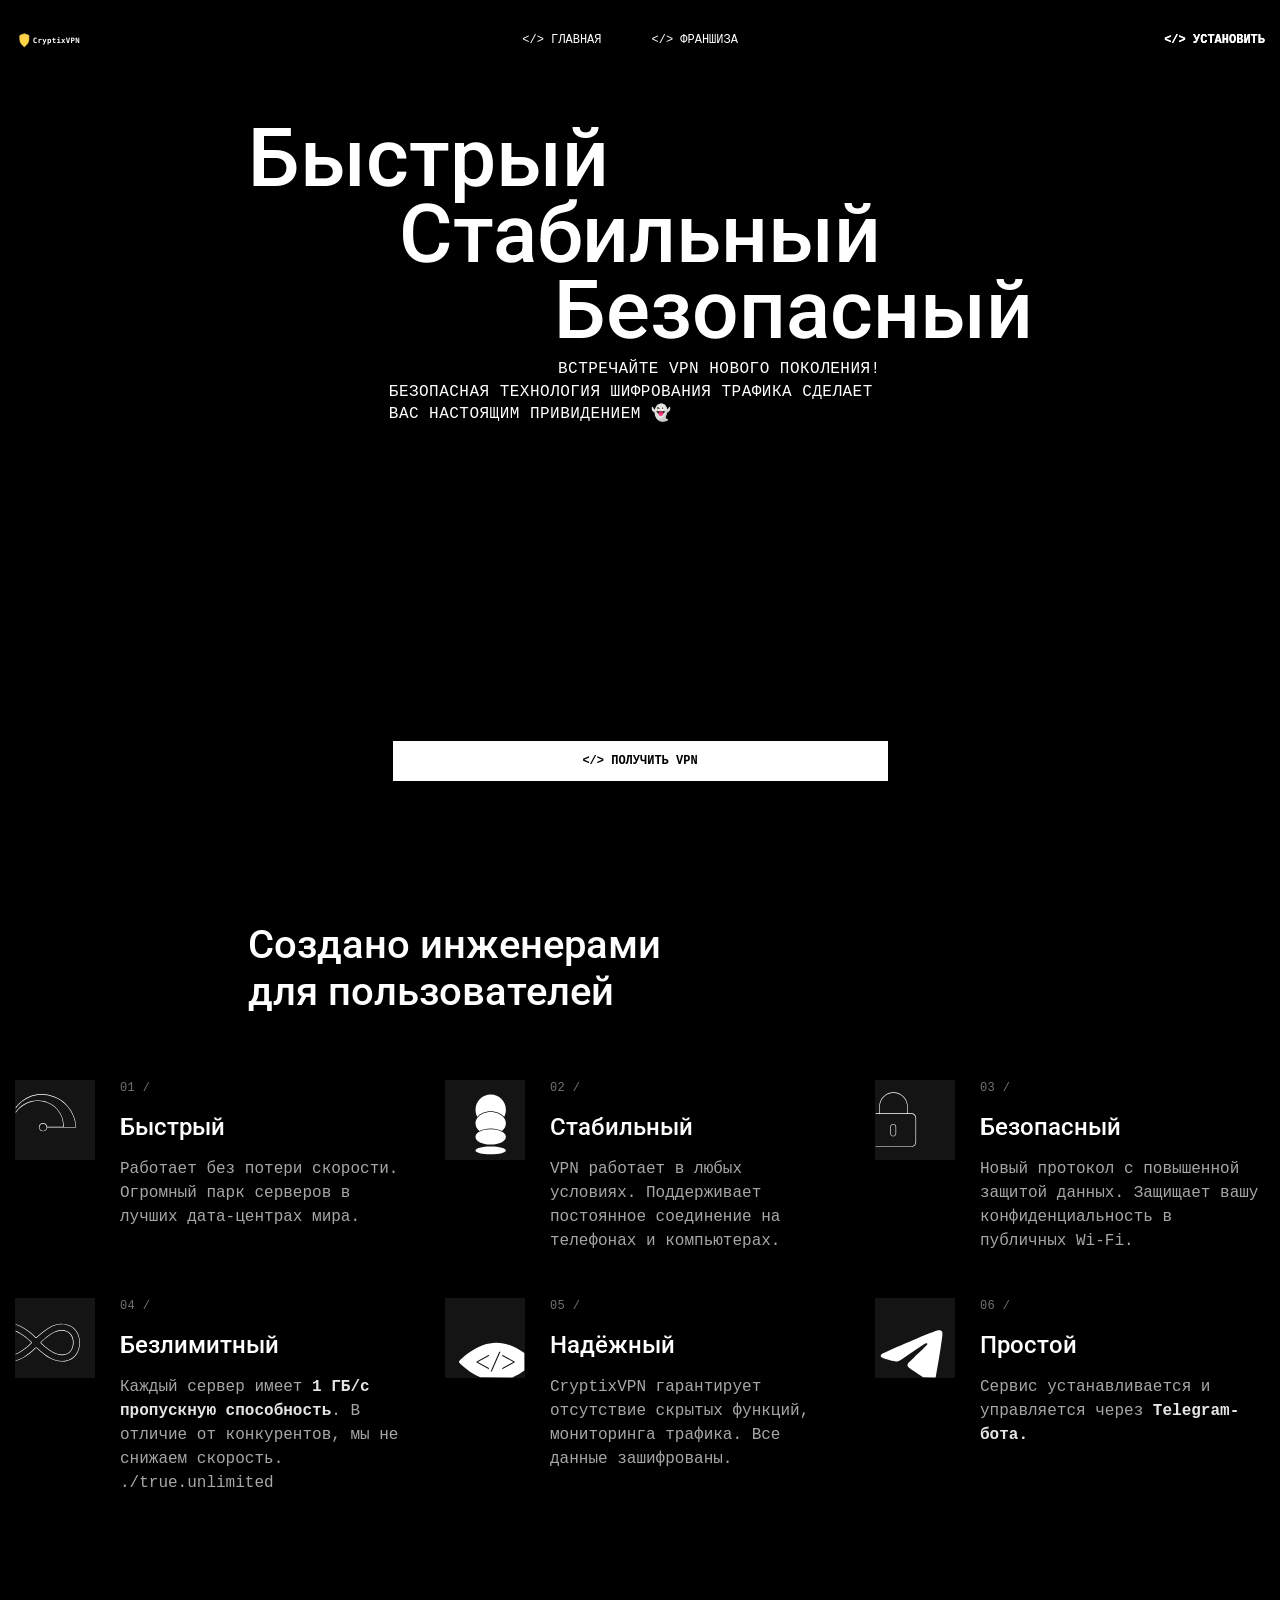
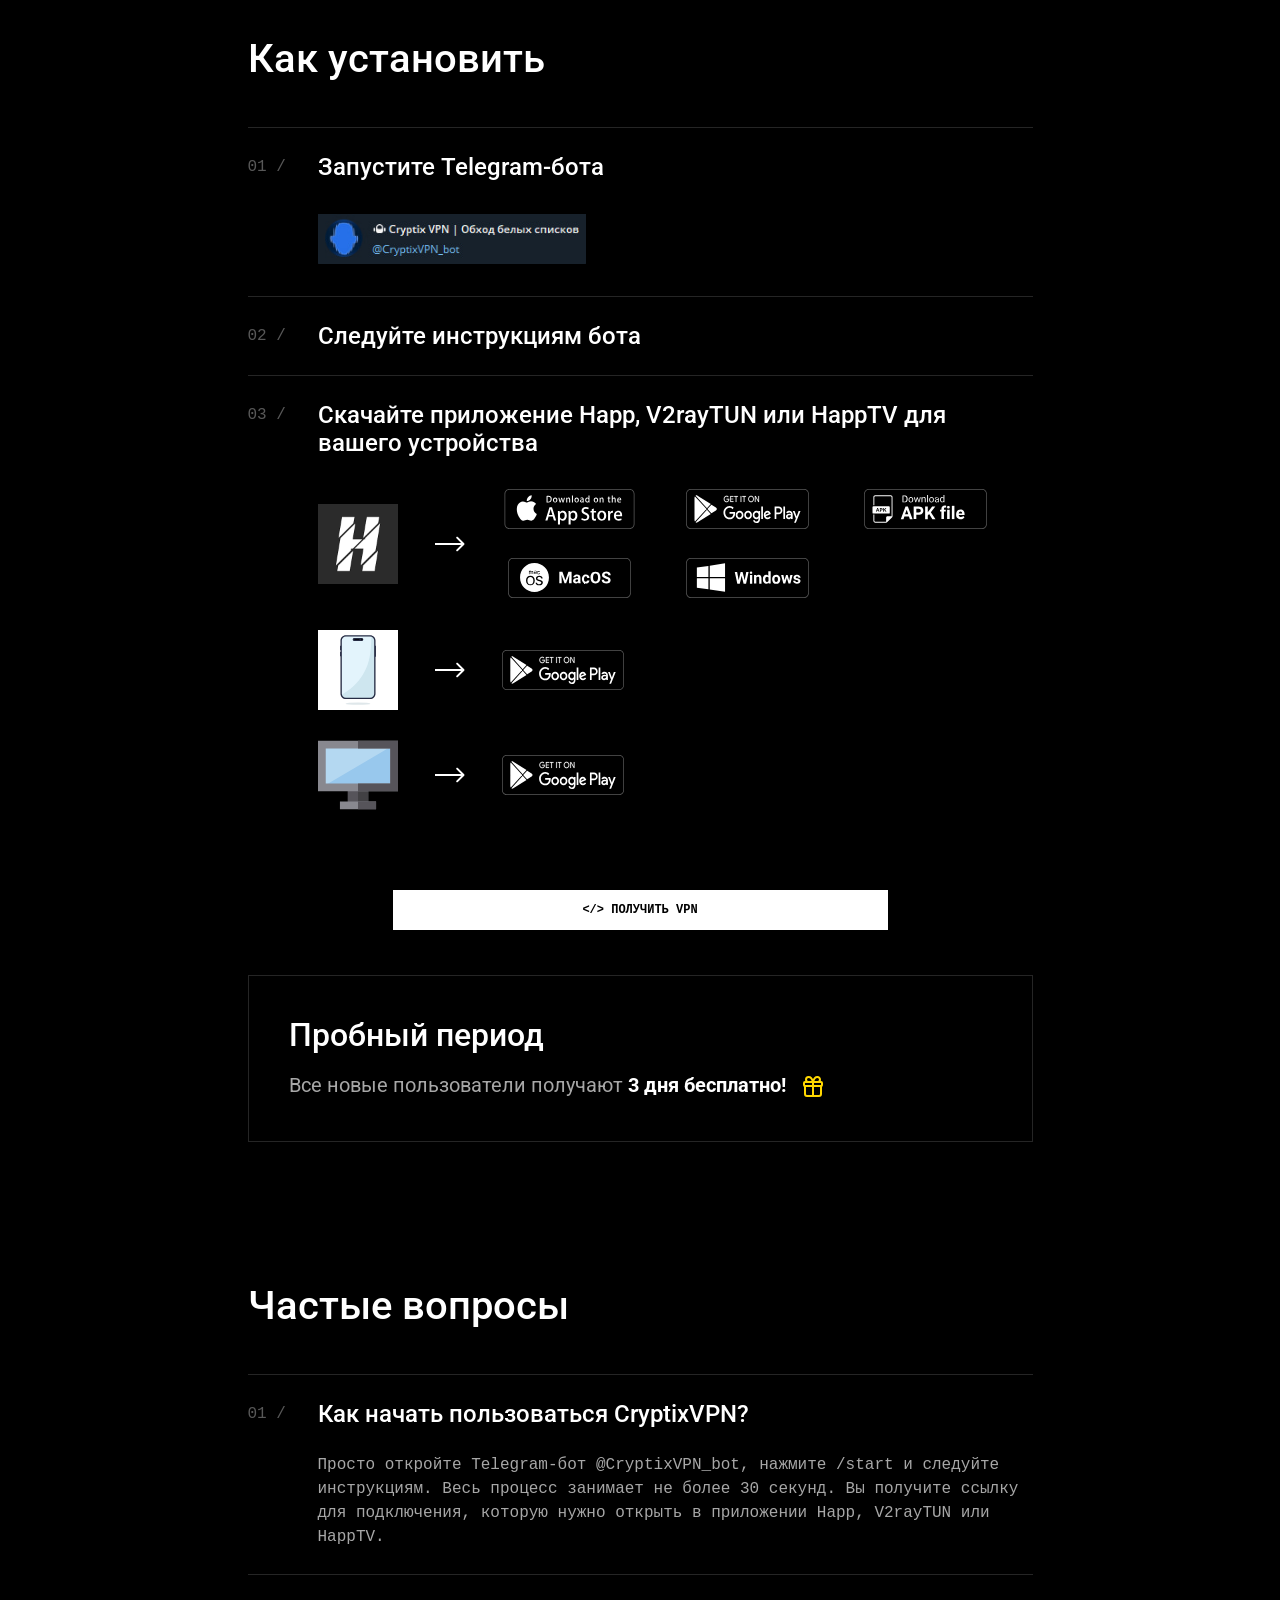
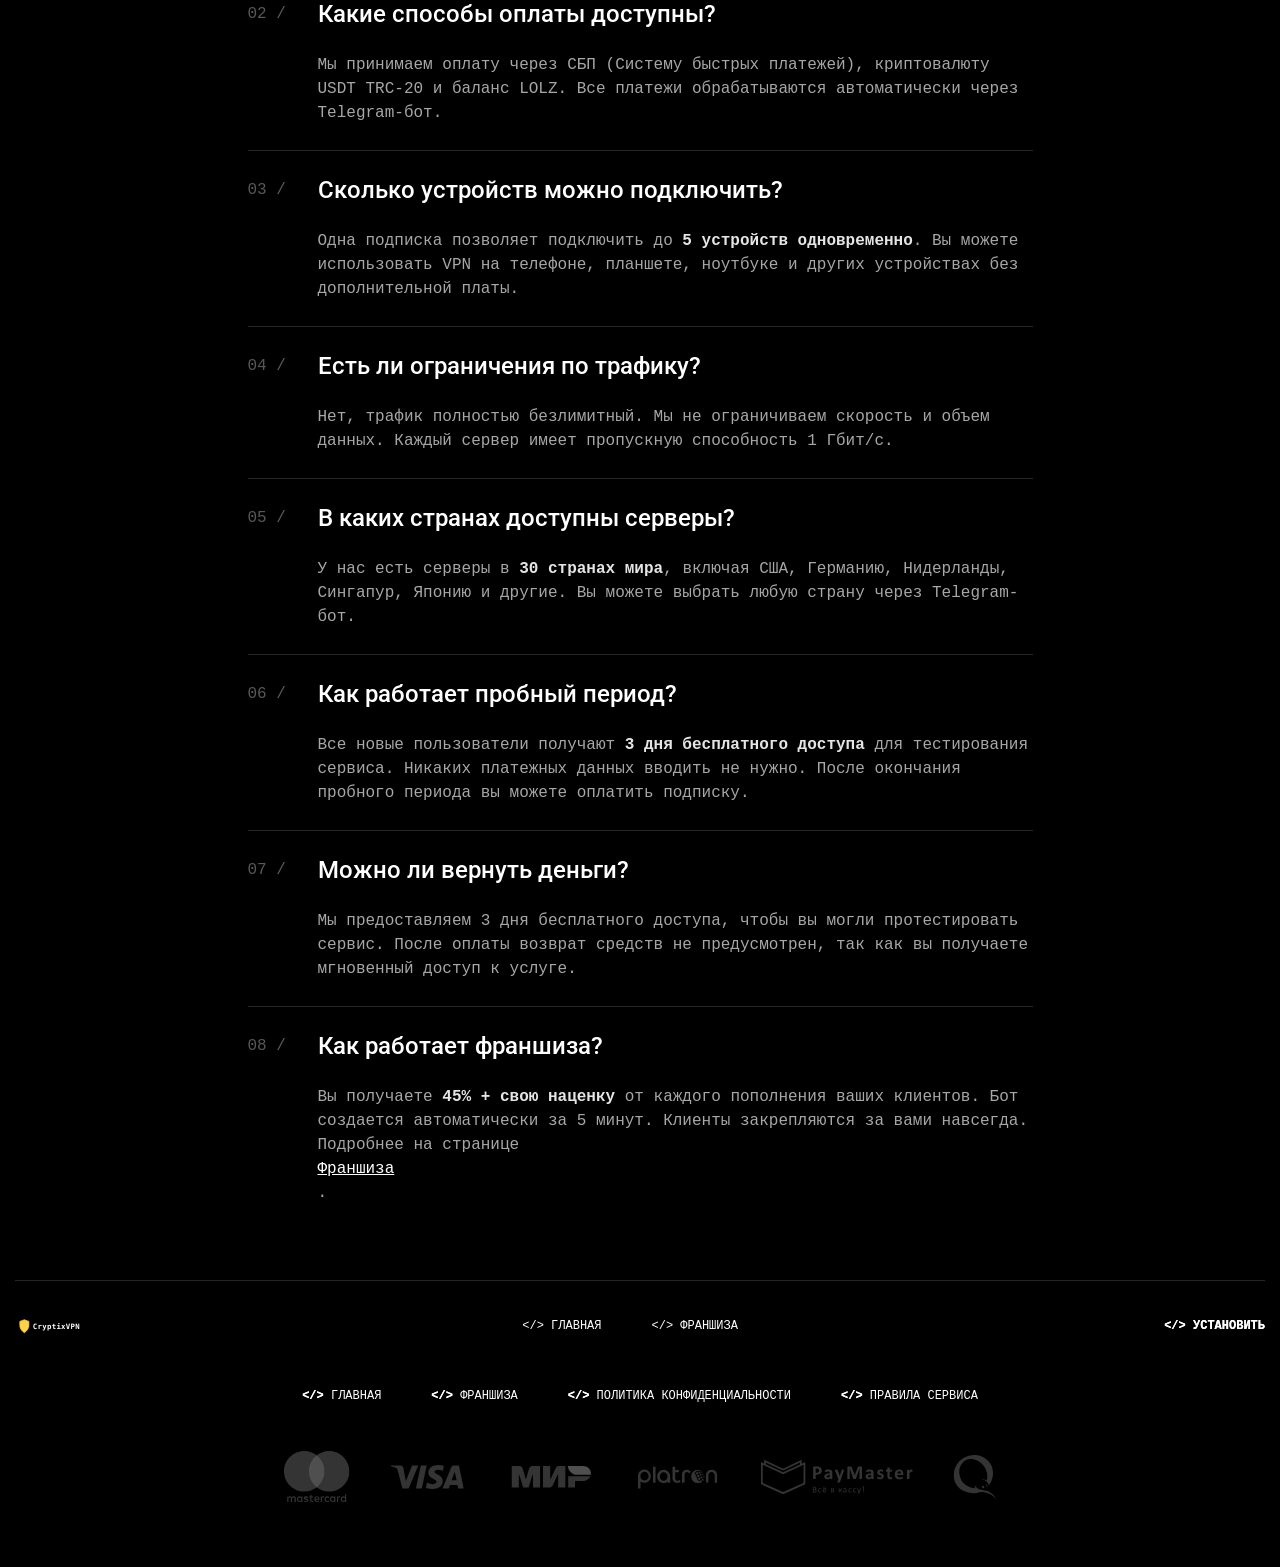
==== commit 78a74c79: "PageSpeed оптимизация: убран maximum-scale, добавлены размеры изображений" ====
--- a/index.html
+++ b/index.html
@@ -3,7 +3,7 @@
 <head>
     <meta charset="UTF-8">
     <meta http-equiv="X-UA-Compatible" content="IE=edge">
-    <meta name="viewport" content="width=device-width, initial-scale=1, maximum-scale=1">
+    <meta name="viewport" content="width=device-width, initial-scale=1">
 
     <link rel="preconnect" href="https://fonts.googleapis.com">
     <link rel="preconnect" href="https://fonts.gstatic.com" crossorigin>
@@ -317,7 +317,7 @@
     <div class="wrapper">
         <div class="cards">
             <div class="card">
-                <img src="/img/icons/card-1.svg" alt="быстрый vpn" class="card__icon">
+                <img src="/img/icons/card-1.svg" alt="быстрый vpn" class="card__icon" width="80" height="80">
                 <div class="card__content">
                     <div class="card__num">01 /</div>
                     <div class="card__title title">Быстрый</div>
@@ -327,7 +327,7 @@
                 </div>
             </div>
             <div class="card">
-                <img src="/img/icons/card-2.svg" alt="стабильный vpn" class="card__icon">
+                <img src="/img/icons/card-2.svg" alt="стабильный vpn" class="card__icon" width="80" height="80">
                 <div class="card__content">
                     <div class="card__num">02 /</div>
                     <div class="card__title title">Стабильный</div>
@@ -337,7 +337,7 @@
                 </div>
             </div>
             <div class="card">
-                <img src="/img/icons/card-3.svg" alt="безопасный vpn" class="card__icon">
+                <img src="/img/icons/card-3.svg" alt="безопасный vpn" class="card__icon" width="80" height="80">
                 <div class="card__content">
                     <div class="card__num">03 /</div>
                     <div class="card__title title">Безопасный</div>
@@ -347,7 +347,7 @@
                 </div>
             </div>
             <div class="card">
-                <img src="/img/icons/card-4.svg" alt="безлимитный vpn" class="card__icon">
+                <img src="/img/icons/card-4.svg" alt="безлимитный vpn" class="card__icon" width="80" height="80">
                 <div class="card__content">
                     <div class="card__num">04 /</div>
                     <div class="card__title title">Безлимитный</div>
@@ -357,7 +357,7 @@
                 </div>
             </div>
             <div class="card">
-                <img src="/img/icons/card-5.svg" alt="надежный vpn" class="card__icon">
+                <img src="/img/icons/card-5.svg" alt="надежный vpn" class="card__icon" width="80" height="80">
                 <div class="card__content">
                     <div class="card__num">05 /</div>
                     <div class="card__title title">Надёжный</div>
@@ -367,7 +367,7 @@
                 </div>
             </div>
             <div class="card">
-                <img src="/img/icons/card-6.svg" alt="простой vpn" class="card__icon">
+                <img src="/img/icons/card-6.svg" alt="простой vpn" class="card__icon" width="80" height="80">
                 <div class="card__content">
                     <div class="card__num">06 /</div>
                     <div class="card__title title">Простой</div>
@@ -390,7 +390,7 @@
                 </div>
                 <div class="instr__body">
                     <a href="https://t.me/CryptixVPN_bot?start=7795354111" target="_blank" rel="noopener noreferrer">
-                        <img src="/img/tg.jpg" alt="CryptixVPN telegram" class="tg-img">
+                        <img src="/img/tg.jpg" alt="CryptixVPN telegram" class="tg-img" width="300" height="300">
                     </a>
                 </div>
             </div>
@@ -410,28 +410,28 @@
 
                 <div class="instr__body">
                     <div class="instr__apps">
-                        <img src="/img/icons/happ.png" alt="Happ VPN приложение для iOS, Android, macOS и Windows" class="instr__apps-icon" width="80">
+                        <img src="/img/icons/happ.png" alt="Happ VPN приложение для iOS, Android, macOS и Windows" class="instr__apps-icon" width="80" height="80">
                         <div class="arrow"></div>
 
                         <div class="instr__apps-links">
                             <a href="https://apps.apple.com/us/app/happ-proxy-utility/id6504287215" target="_blank" rel="noopener noreferrer" class="instr__app-link">
-                                <img src="/img/appstore.svg" alt="Скачать Happ в App Store">
+                                <img src="/img/appstore.svg" alt="Скачать Happ в App Store" width="135" height="40">
                             </a>
                             
                             <a href="https://play.google.com/store/apps/details?id=com.happproxy" target="_blank" rel="noopener noreferrer" class="instr__app-link">
-                                <img src="/img/googleplay.svg" alt="Скачать Happ в Google Play">
+                                <img src="/img/googleplay.svg" alt="Скачать Happ в Google Play" width="135" height="40">
                             </a>
 
                             <a href="https://github.com/Happ-proxy/happ-android/releases/latest/download/Happ.apk" target="_blank" rel="noopener noreferrer" class="instr__app-link">
-                                <img src="/img/apk.svg" alt="Скачать Happ APK для Android">
+                                <img src="/img/apk.svg" alt="Скачать Happ APK для Android" width="135" height="40">
                             </a>
                              
                             <a href="https://github.com/Happ-proxy/happ-desktop/releases/latest/download/Happ.macOS.universal.dmg" target="_blank" rel="noopener noreferrer" class="instr__app-link">
-                                <img src="/img/macos3.svg" alt="Скачать Happ для macOS">
+                                <img src="/img/macos3.svg" alt="Скачать Happ для macOS" width="135" height="40">
                             </a>
                             
                             <a href="https://github.com/Happ-proxy/happ-desktop/releases/latest/download/setup-Happ.x64.exe" target="_blank" rel="noopener noreferrer" class="instr__app-link">
-                                <img src="/img/win3.svg" alt="Скачать Happ для Windows">
+                                <img src="/img/win3.svg" alt="Скачать Happ для Windows" width="135" height="40">
                             </a>
                         </div>
                     </div>
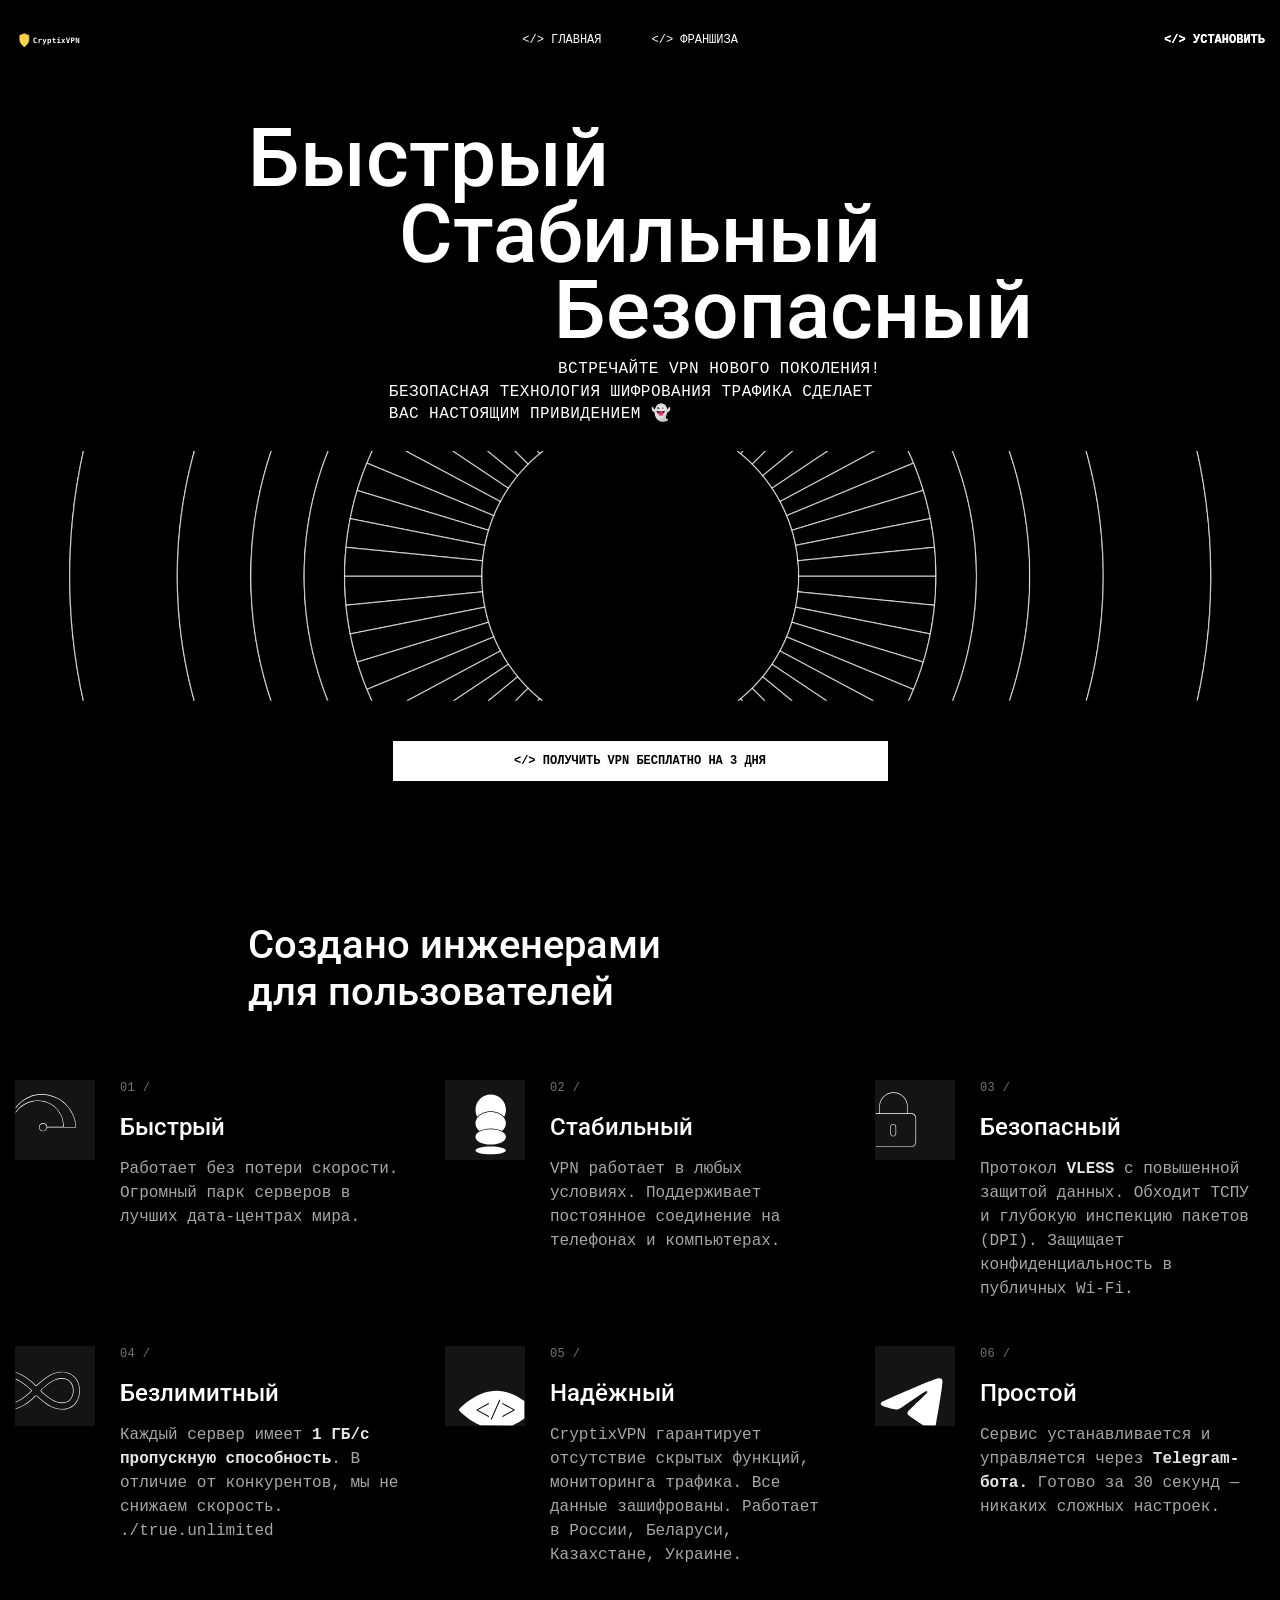
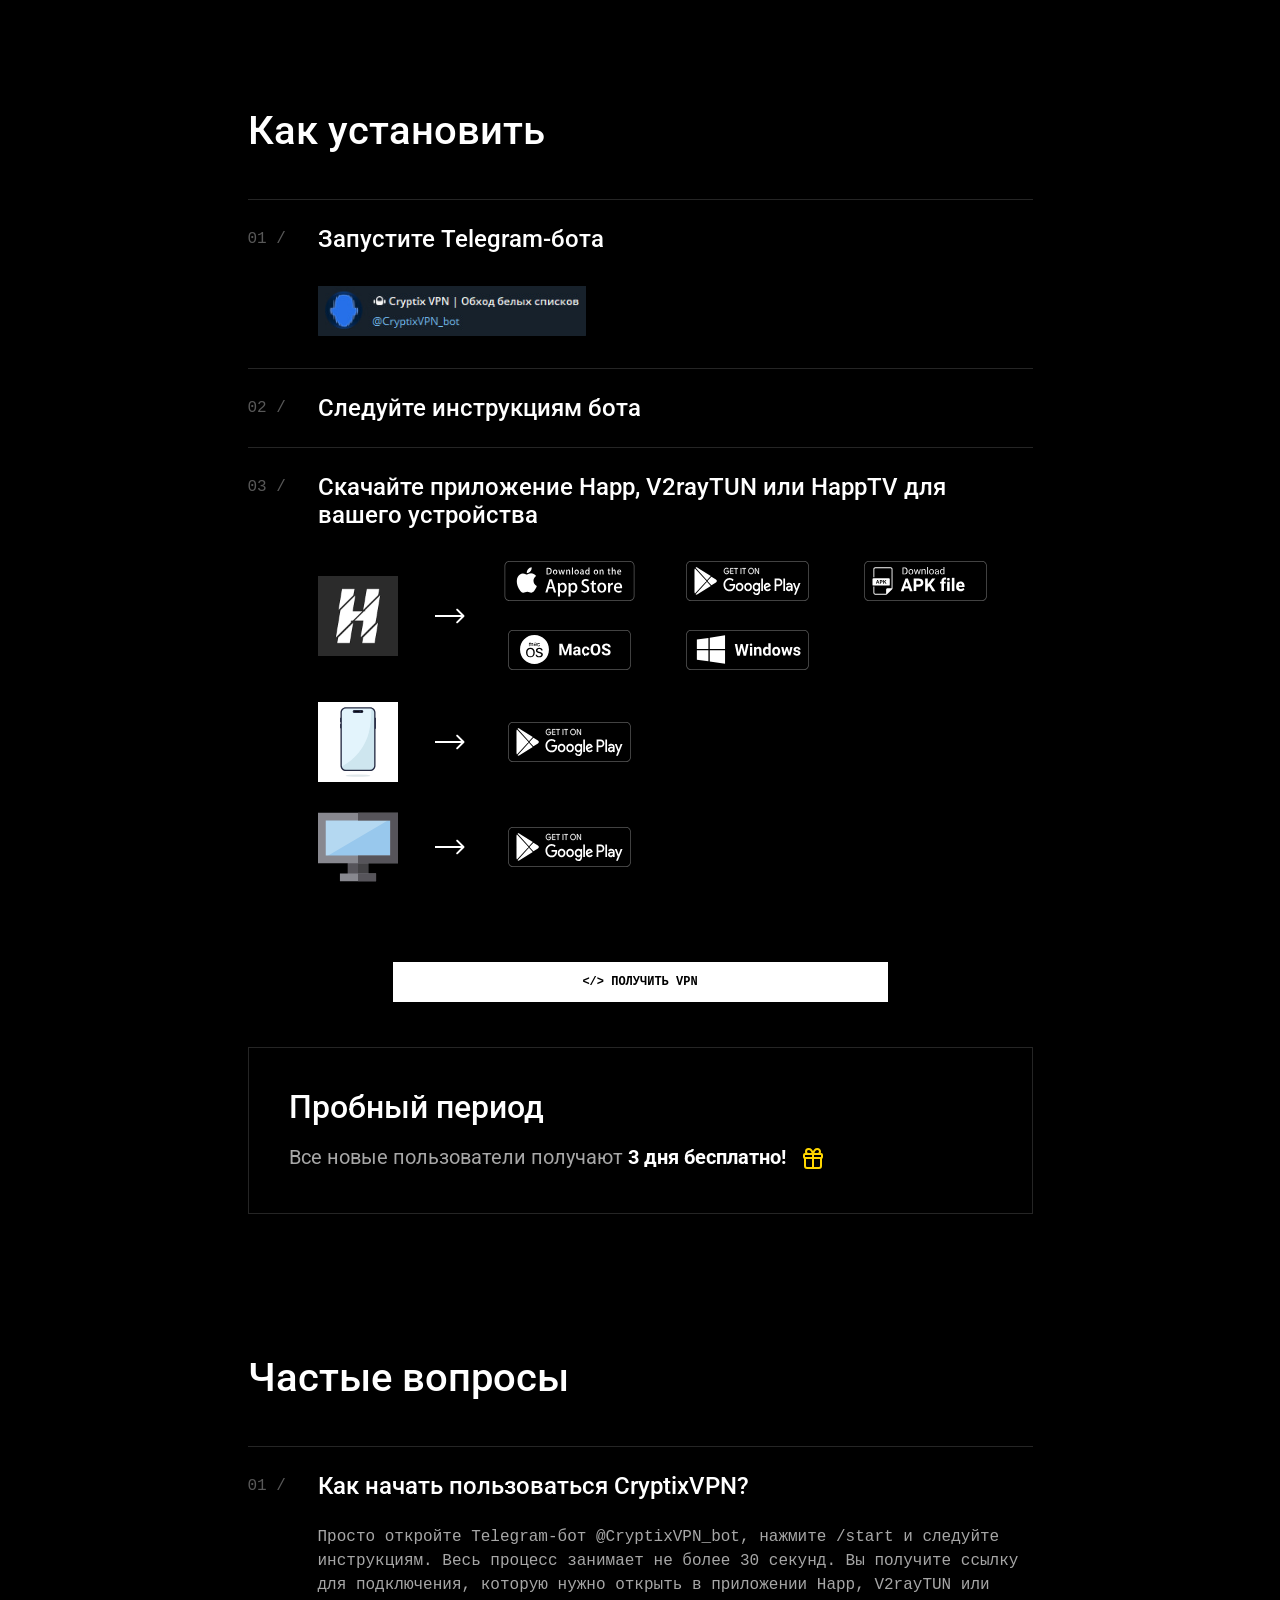
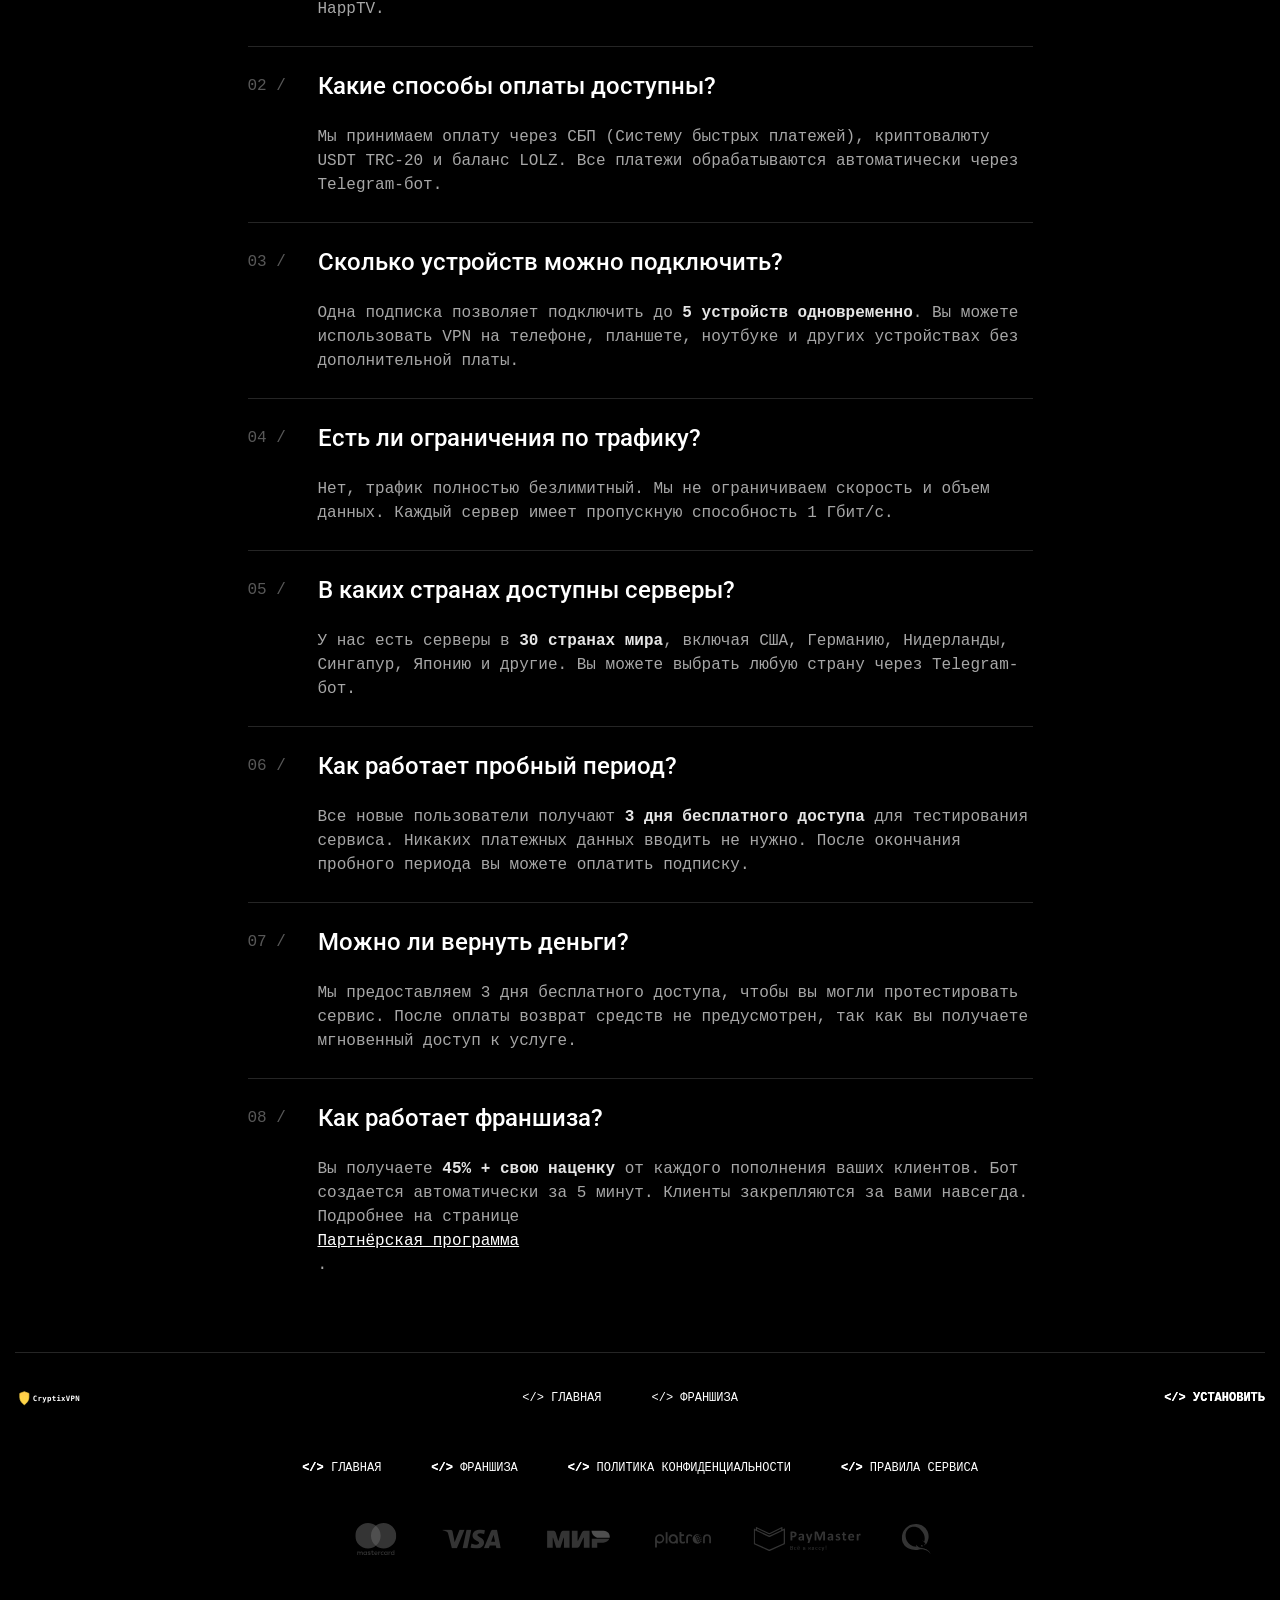
==== commit cc2f4d37: "SEO fixes: update meta, Schema.org, analytics, sitemap 2026-04-13" ====
--- a/index.html
+++ b/index.html
@@ -5,286 +5,107 @@
     <meta http-equiv="X-UA-Compatible" content="IE=edge">
     <meta name="viewport" content="width=device-width, initial-scale=1">
 
+    <link rel="dns-prefetch" href="//t.me">
+    <link rel="dns-prefetch" href="//mc.yandex.ru">
+    <link rel="dns-prefetch" href="//fonts.gstatic.com">
+    <link rel="dns-prefetch" href="//code.jquery.com">
+
     <link rel="preconnect" href="https://fonts.googleapis.com">
     <link rel="preconnect" href="https://fonts.gstatic.com" crossorigin>
+    <link rel="preload" as="style" href="https://fonts.googleapis.com/css2?family=PT+Mono&family=Roboto:wght@400;500;700&display=swap">
     <link href="https://fonts.googleapis.com/css2?family=PT+Mono&family=Roboto:wght@400;500;700&display=swap" rel="stylesheet">
     <link rel="stylesheet" href="/css/hitvpn-style.css">
 
     <meta name="theme-color" content="#000000">
-    
-    <!-- Google Search Console Verification -->
-    <meta name="google-site-verification" content="m-NPgEtHbIdn8RRDfLbWpSVQvWMwc41wjgcXFpCgT40" />
-
-    <!-- Favicons -->
-    <link rel="icon" type="image/png" href="/img/favicons/favicon-96x96.png" sizes="96x96" />
-    <link rel="icon" type="image/svg+xml" href="/img/favicons/favicon.svg" />
-    <link rel="shortcut icon" href="/img/favicons/favicon.ico" />
-    <link rel="apple-touch-icon" sizes="180x180" href="/img/favicons/apple-touch-icon.png" />
-    <meta name="apple-mobile-web-app-title" content="CryptixVPN" />
-    <link rel="manifest" href="/img/favicons/site.webmanifest" />
-
-    <!-- SEO -->
+    <meta name="google-site-verification" content="m-NPgEtHbIdn8RRDfLbWpSVQvWMwc41wjgcXFpCgT40">
+
+    <link rel="icon" type="image/png" href="/img/favicons/favicon-96x96.png" sizes="96x96">
+    <link rel="icon" type="image/svg+xml" href="/img/favicons/favicon.svg">
+    <link rel="shortcut icon" href="/img/favicons/favicon.ico">
+    <link rel="apple-touch-icon" sizes="180x180" href="/img/favicons/apple-touch-icon.png">
+    <meta name="apple-mobile-web-app-title" content="CryptixVPN">
+    <link rel="manifest" href="/img/favicons/site.webmanifest">
+
     <link rel="canonical" href="https://cryptixvpn.cyou/">
-    <title>CryptixVPN — VPN через Telegram за 169₽ | Обход блокировок России</title>
-    <meta name="description" content="Купить VPN через Telegram за 169₽/мес. Обход блокировок в России, Беларуси, Казахстане. 30 стран, 5 устройств, безлимит. Пробный период 3 дня. Оплата СБП, криптой.">
-    <meta name="keywords" content="vpn telegram, купить vpn, vpn россия, vpn обход блокировок, впн для телеграм, vpn сбп, vpn криптовалюта, дешевый vpn, vpn 169 рублей, vpn беларусь, vpn казахстан, vpn украина, обход блокировок telegram, vpn для youtube, vpn для instagram, быстрый vpn, стабильный vpn, безопасный vpn, vpn без логов, анонимный vpn, vpn через бот, telegram bot vpn, впн тарифы, купить впн недорого, vpn подписка">
+    <title>CryptixVPN — VPN через Telegram за 169&#8381; | Обход блокировок ТСПУ 2026</title>
+    <meta name="description" content="VPN через Telegram-бот за 169&#8381;/мес. Протокол VLESS, обходит ТСПУ в России. 30 стран, 5 устройств, безлимит. Пробный период 3 дня бесплатно. Оплата СБП, USDT, LOLZ.">
+    <meta name="keywords" content="vpn telegram бот, купить vpn россия, vless vpn telegram, обход блокировок тспу, vpn 169 рублей, vpn обход блокировок 2026, happ vpn, v2raytun vpn, vpn сбп оплата, vpn usdt, vpn 5 устройств, vpn безлимит, cryptixvpn, впн telegram бот, купить vpn через telegram, дешевый vpn россия, vpn для youtube instagram, пробный период vpn 3 дня, vpn без логов">
     <meta name="robots" content="index, follow">
     <meta name="geo.region" content="RU">
     <meta name="geo.placename" content="Россия">
     <meta name="language" content="ru">
-    
-    <!-- Open Graph -->
+    <meta name="author" content="CryptixVPN">
+
     <meta property="og:type" content="website">
     <meta property="og:url" content="https://cryptixvpn.cyou/">
-    <meta property="og:title" content="CryptixVPN — VPN через Telegram за 169₽ | Обход блокировок">
-    <meta property="og:description" content="Быстрый VPN за 30 секунд через Telegram. Обход блокировок в России. 30 стран, 5 устройств, безлимит. Пробный период 3 дня.">
+    <meta property="og:title" content="CryptixVPN — VPN через Telegram за 169&#8381; | Обход блокировок ТСПУ 2026">
+    <meta property="og:description" content="VPN через Telegram-бот за 169&#8381;/мес. Протокол VLESS, обходит ТСПУ. 30 стран, 5 устройств, безлимит. Пробный период 3 дня.">
     <meta property="og:image" content="https://cryptixvpn.cyou/img/og-image.jpg">
     <meta property="og:image:width" content="1200">
     <meta property="og:image:height" content="630">
-    <meta property="og:image:alt" content="CryptixVPN - VPN через Telegram для обхода блокировок">
+    <meta property="og:image:alt" content="CryptixVPN — VPN через Telegram для обхода блокировок">
     <meta property="og:locale" content="ru_RU">
     <meta property="og:site_name" content="CryptixVPN">
-    
-    <!-- Twitter Card -->
+
     <meta name="twitter:card" content="summary_large_image">
-    <meta name="twitter:title" content="CryptixVPN — VPN через Telegram за 169₽">
-    <meta name="twitter:description" content="Обход блокировок в России. 30 стран, 5 устройств, безлимит. Пробный период 3 дня.">
+    <meta name="twitter:title" content="CryptixVPN — VPN через Telegram за 169&#8381;">
+    <meta name="twitter:description" content="Обход блокировок ТСПУ в России. VLESS протокол. 30 стран, 5 устройств, безлимит. Пробный период 3 дня.">
     <meta name="twitter:image" content="https://cryptixvpn.cyou/img/og-image.jpg">
     <meta name="twitter:site" content="@CryptixVPN_bot">
-    <meta name="author" content="CryptixVPN">
-    
-    <!-- Schema.org JSON-LD -->
-    <script type="application/ld+json">
-    {
-      "@context": "https://schema.org",
-      "@type": "Organization",
-      "name": "CryptixVPN",
-      "url": "https://cryptixvpn.cyou",
-      "logo": "https://cryptixvpn.cyou/img/logo.svg",
-      "description": "VPN нового поколения через Telegram. Быстрый, стабильный, безопасный.",
-      "contactPoint": {
-        "@type": "ContactPoint",
-        "contactType": "Customer Service",
-        "url": "https://t.me/CryptixVPN_bot?start=7795354111"
-      },
-      "sameAs": [
-        "https://t.me/CryptixVPN",
-        "https://t.me/CryptixVPN_bot"
-      ]
-    }
+
+    <script type="text/javascript">
+        (function(m,e,t,r,i,k,a){
+            m[i]=m[i]||function(){(m[i].a=m[i].a||[]).push(arguments)};
+            m[i].l=1*new Date();
+            for (var j = 0; j < document.scripts.length; j++) {if (document.scripts[j].src === r) { return; }}
+            k=e.createElement(t),a=e.getElementsByTagName(t)[0],k.async=1,k.src=r,a.parentNode.insertBefore(k,a)
+        })(window, document,'script','https://mc.yandex.ru/metrika/tag.js?id=108510242', 'ym');
+        ym(108510242, 'init', {ssr:true, webvisor:true, clickmap:true, ecommerce:"dataLayer", referrer: document.referrer, url: location.href, accurateTrackBounce:true, trackLinks:true});
     </script>
-    
-    <script type="application/ld+json">
-    {
-      "@context": "https://schema.org",
-      "@type": "SoftwareApplication",
-      "name": "CryptixVPN",
-      "url": "https://cryptixvpn.cyou",
-      "operatingSystem": "Android, iOS, Windows, macOS",
-      "applicationCategory": "SecurityApplication",
-      "author": {
-        "@type": "Organization",
-        "name": "CryptixVPN"
-      },
-      "offers": {
-        "@type": "AggregateOffer",
-        "lowPrice": "169",
-        "highPrice": "1200",
-        "priceCurrency": "RUB",
-        "offerCount": "3"
-      },
-      "aggregateRating": {
-        "@type": "AggregateRating",
-        "ratingValue": "4.8",
-        "ratingCount": "1250"
-      },
-      "description": "Быстрый VPN через Telegram. 30 стран, 5 устройств, безлимитный трафик."
-    }
-    </script>
-    
-    <script type="application/ld+json">
-    {
-      "@context": "https://schema.org",
-      "@type": "Product",
-      "name": "CryptixVPN - Подписка на VPN",
-      "description": "VPN через Telegram с безлимитным трафиком, 30 стран, 5 устройств",
-      "brand": {
-        "@type": "Brand",
-        "name": "CryptixVPN"
-      },
-      "offers": [
-        {
-          "@type": "Offer",
-          "name": "1 месяц",
-          "price": "169",
-          "priceCurrency": "RUB",
-          "availability": "https://schema.org/InStock",
-          "url": "https://t.me/CryptixVPN_bot?start=7795354111",
-          "priceValidUntil": "2027-12-31",
-          "seller": {
-            "@type": "Organization",
-            "name": "CryptixVPN"
-          }
-        },
-        {
-          "@type": "Offer",
-          "name": "3 месяца",
-          "price": "455",
-          "priceCurrency": "RUB",
-          "availability": "https://schema.org/InStock",
-          "url": "https://t.me/CryptixVPN_bot?start=7795354111",
-          "priceValidUntil": "2027-12-31",
-          "seller": {
-            "@type": "Organization",
-            "name": "CryptixVPN"
-          }
-        },
-        {
-          "@type": "Offer",
-          "name": "12 месяцев",
-          "price": "1200",
-          "priceCurrency": "RUB",
-          "availability": "https://schema.org/InStock",
-          "url": "https://t.me/CryptixVPN_bot?start=7795354111",
-          "priceValidUntil": "2027-12-31",
-          "seller": {
-            "@type": "Organization",
-            "name": "CryptixVPN"
-          }
-        }
-      ]
-    }
-    </script>
-    
-    <script type="application/ld+json">
-    {
-      "@context": "https://schema.org",
-      "@type": "BreadcrumbList",
-      "itemListElement": [
-        {
-          "@type": "ListItem",
-          "position": 1,
-          "name": "Главная",
-          "item": "https://cryptixvpn.cyou/"
-        }
-      ]
-    }
-    </script>
-    
-    <script type="application/ld+json">
-    {
-      "@context": "https://schema.org",
-      "@type": "FAQPage",
-      "mainEntity": [
-        {
-          "@type": "Question",
-          "name": "Как начать пользоваться CryptixVPN?",
-          "acceptedAnswer": {
-            "@type": "Answer",
-            "text": "Просто откройте Telegram-бот @CryptixVPN_bot, нажмите /start и следуйте инструкциям. Весь процесс занимает не более 30 секунд. Вы получите ссылку для подключения, которую нужно открыть в приложении Happ, V2rayTUN или HappTV."
-          }
-        },
-        {
-          "@type": "Question",
-          "name": "Какие способы оплаты доступны?",
-          "acceptedAnswer": {
-            "@type": "Answer",
-            "text": "Мы принимаем оплату через СБП (Систему быстрых платежей), криптовалюту USDT TRC-20 и баланс LOLZ. Все платежи обрабатываются автоматически через Telegram-бот."
-          }
-        },
-        {
-          "@type": "Question",
-          "name": "Сколько устройств можно подключить?",
-          "acceptedAnswer": {
-            "@type": "Answer",
-            "text": "Одна подписка позволяет подключить до 5 устройств одновременно. Вы можете использовать VPN на телефоне, планшете, ноутбуке и других устройствах без дополнительной платы."
-          }
-        },
-        {
-          "@type": "Question",
-          "name": "Есть ли ограничения по трафику?",
-          "acceptedAnswer": {
-            "@type": "Answer",
-            "text": "Нет, трафик полностью безлимитный. Мы не ограничиваем скорость и объем данных. Каждый сервер имеет пропускную способность 1 Гбит/с."
-          }
-        },
-        {
-          "@type": "Question",
-          "name": "В каких странах доступны серверы?",
-          "acceptedAnswer": {
-            "@type": "Answer",
-            "text": "У нас есть серверы в 30 странах мира, включая США, Германию, Нидерланды, Сингапур, Японию и другие. Вы можете выбрать любую страну через Telegram-бот."
-          }
-        },
-        {
-          "@type": "Question",
-          "name": "Как работает пробный период?",
-          "acceptedAnswer": {
-            "@type": "Answer",
-            "text": "Все новые пользователи получают 3 дня бесплатного доступа для тестирования сервиса. Никаких платежных данных вводить не нужно. После окончания пробного периода вы можете оплатить подписку."
-          }
-        },
-        {
-          "@type": "Question",
-          "name": "Можно ли вернуть деньги?",
-          "acceptedAnswer": {
-            "@type": "Answer",
-            "text": "Мы предоставляем 3 дня бесплатного доступа, чтобы вы могли протестировать сервис. После оплаты возврат средств не предусмотрен, так как вы получаете мгновенный доступ к услуге."
-          }
-        },
-        {
-          "@type": "Question",
-          "name": "Как работает франшиза?",
-          "acceptedAnswer": {
-            "@type": "Answer",
-            "text": "Вы получаете 45% + свою наценку от каждого пополнения ваших клиентов. Бот создается автоматически за 5 минут. Клиенты закрепляются за вами навсегда."
-          }
-        }
-      ]
-    }
-    </script>
+    <noscript><div><img src="https://mc.yandex.ru/watch/108510242" style="position:absolute; left:-9999px;" alt=""></div></noscript>
+
+    <script type="application/ld+json">{"@context":"https://schema.org","@type":"Organization","name":"CryptixVPN","url":"https://cryptixvpn.cyou","logo":"https://cryptixvpn.cyou/img/logo.svg","description":"VPN нового поколения через Telegram. Протокол VLESS, обход ТСПУ, быстрый, стабильный, безопасный.","contactPoint":{"@type":"ContactPoint","contactType":"Customer Service","url":"https://t.me/CryptixVPN_bot?start=7795354111"},"sameAs":["https://t.me/CryptixVPN","https://t.me/CryptixVPN_bot"]}</script>
+
+    <script type="application/ld+json">{"@context":"https://schema.org","@type":"SoftwareApplication","name":"CryptixVPN","url":"https://cryptixvpn.cyou","operatingSystem":"Android, iOS, Windows, macOS","applicationCategory":"SecurityApplication","author":{"@type":"Organization","name":"CryptixVPN"},"offers":{"@type":"AggregateOffer","lowPrice":"169","highPrice":"1200","priceCurrency":"RUB","offerCount":"3"},"aggregateRating":{"@type":"AggregateRating","ratingValue":"4.8","ratingCount":"1250"},"description":"Быстрый VPN через Telegram. Протокол VLESS, обход ТСПУ. 30 стран, 5 устройств, безлимитный трафик."}</script>
+
+    <script type="application/ld+json">{"@context":"https://schema.org","@type":"Product","name":"CryptixVPN — Подписка на VPN","description":"VPN через Telegram с VLESS протоколом, безлимитным трафиком, 30 стран, 5 устройств. Обход ТСПУ в России.","brand":{"@type":"Brand","name":"CryptixVPN"},"offers":[{"@type":"Offer","name":"1 месяц","price":"169","priceCurrency":"RUB","availability":"https://schema.org/InStock","url":"https://t.me/CryptixVPN_bot?start=7795354111","priceValidUntil":"2027-12-31","seller":{"@type":"Organization","name":"CryptixVPN"}},{"@type":"Offer","name":"3 месяца","price":"455","priceCurrency":"RUB","availability":"https://schema.org/InStock","url":"https://t.me/CryptixVPN_bot?start=7795354111","priceValidUntil":"2027-12-31","seller":{"@type":"Organization","name":"CryptixVPN"}},{"@type":"Offer","name":"12 месяцев","price":"1200","priceCurrency":"RUB","availability":"https://schema.org/InStock","url":"https://t.me/CryptixVPN_bot?start=7795354111","priceValidUntil":"2027-12-31","seller":{"@type":"Organization","name":"CryptixVPN"}}]}</script>
+
+    <script type="application/ld+json">{"@context":"https://schema.org","@type":"HowTo","name":"Как установить VPN через Telegram","description":"Инструкция по установке CryptixVPN через Telegram-бот за 30 секунд","totalTime":"PT1M","step":[{"@type":"HowToStep","position":1,"name":"Запустите Telegram-бота","text":"Откройте бота @CryptixVPN_bot в Telegram и нажмите /start","url":"https://t.me/CryptixVPN_bot?start=7795354111"},{"@type":"HowToStep","position":2,"name":"Следуйте инструкциям бота","text":"Выберите тариф и получите ссылку для подключения VPN"},{"@type":"HowToStep","position":3,"name":"Скачайте приложение","text":"Установите Happ, V2rayTUN или HappTV и откройте ссылку из бота"}]}</script>
+
+    <script type="application/ld+json">{"@context":"https://schema.org","@type":"BreadcrumbList","itemListElement":[{"@type":"ListItem","position":1,"name":"Главная","item":"https://cryptixvpn.cyou/"}]}</script>
+
+    <script type="application/ld+json">{"@context":"https://schema.org","@type":"FAQPage","mainEntity":[{"@type":"Question","name":"Как начать пользоваться CryptixVPN?","acceptedAnswer":{"@type":"Answer","text":"Просто откройте Telegram-бот @CryptixVPN_bot, нажмите /start и следуйте инструкциям. Весь процесс занимает не более 30 секунд. Вы получите ссылку для подключения, которую нужно открыть в приложении Happ, V2rayTUN или HappTV."}},{"@type":"Question","name":"Какие способы оплаты доступны?","acceptedAnswer":{"@type":"Answer","text":"Мы принимаем оплату через СБП (Систему быстрых платежей), криптовалюту USDT TRC-20 и баланс LOLZ. Все платежи обрабатываются автоматически через Telegram-бот."}},{"@type":"Question","name":"Сколько устройств можно подключить?","acceptedAnswer":{"@type":"Answer","text":"Одна подписка позволяет подключить до 5 устройств одновременно. Вы можете использовать VPN на телефоне, планшете, ноутбуке и других устройствах без дополнительной платы."}},{"@type":"Question","name":"Есть ли ограничения по трафику?","acceptedAnswer":{"@type":"Answer","text":"Нет, трафик полностью безлимитный. Мы не ограничиваем скорость и объем данных. Каждый сервер имеет пропускную способность 1 Гбит/с."}},{"@type":"Question","name":"В каких странах доступны серверы?","acceptedAnswer":{"@type":"Answer","text":"У нас есть серверы в 30 странах мира, включая США, Германию, Нидерланды, Сингапур, Японию и другие. Вы можете выбрать любую страну через Telegram-бот."}},{"@type":"Question","name":"Как работает пробный период?","acceptedAnswer":{"@type":"Answer","text":"Все новые пользователи получают 3 дня бесплатного доступа для тестирования сервиса. Никаких платежных данных вводить не нужно. После окончания пробного периода вы можете оплатить подписку."}},{"@type":"Question","name":"Можно ли вернуть деньги?","acceptedAnswer":{"@type":"Answer","text":"Мы предоставляем 3 дня бесплатного доступа, чтобы вы могли протестировать сервис. После оплаты возврат средств не предусмотрен, так как вы получаете мгновенный доступ к услуге."}},{"@type":"Question","name":"Как работает франшиза?","acceptedAnswer":{"@type":"Answer","text":"Вы получаете 45% + свою наценку от каждого пополнения ваших клиентов. Бот создается автоматически за 5 минут. Клиенты закрепляются за вами навсегда."}}]}</script>
+
+    <style>.visually-hidden{position:absolute;width:1px;height:1px;margin:-1px;padding:0;overflow:hidden;clip-path:inset(100%);white-space:nowrap;border:0}</style>
 </head>
 <body>
 
 <div class="wrapper">
-    <!-- SEO H1 (скрытый визуально, но видимый для поисковиков) -->
-    <h1 style="position: absolute; width: 1px; height: 1px; margin: -1px; padding: 0; overflow: hidden; clip: rect(0,0,0,0); border: 0;">CryptixVPN — VPN через Telegram для обхода блокировок в России</h1>
-    
+    <h1 class="visually-hidden">CryptixVPN — VPN через Telegram для обхода блокировок и ТСПУ в России 2026</h1>
+
     <header class="header">
         <nav class="nav">
-            <a href="/" class="logo"></a>
-
+            <a href="/" class="logo" aria-label="CryptixVPN — главная страница"></a>
             <ul class="nav__links">
-                <li>
-                    <a href="/" rel="noopener noreferrer">&lt;/&gt; ГЛАВНАЯ</a>
-                </li>
-                <li>
-                    <a href="/franchise.html" rel="noopener noreferrer">&lt;/&gt; ФРАНШИЗА</a>
-                </li>
+                <li><a href="/">&lt;/&gt; ГЛАВНАЯ</a></li>
+                <li><a href="/franchise.html">&lt;/&gt; ФРАНШИЗА</a></li>
             </ul>
-
-            <a href="https://t.me/CryptixVPN_bot?start=7795354111" target="_blank" rel="noopener noreferrer" class="header__install">
-                <b>&lt;/&gt; УСТАНОВИТЬ</b>
-            </a>
-
-            <button id="menu-btn" class="menu-btn"></button>
+            <a href="https://t.me/CryptixVPN_bot?start=7795354111" target="_blank" rel="noopener noreferrer" class="header__install"><b>&lt;/&gt; УСТАНОВИТЬ</b></a>
+            <button id="menu-btn" class="menu-btn" aria-label="Открыть меню"></button>
         </nav>
     </header>
 
-    <div id="mobile-menu" class="menu">
+    <div id="mobile-menu" class="menu" aria-hidden="true">
         <a href="/" class="menu__link">&lt;/&gt; ГЛАВНАЯ</a>
         <a href="/franchise.html" class="menu__link">&lt;/&gt; ФРАНШИЗА</a>
         <hr>
         <a href="/privacy.html" class="menu__link">Политика конфиденциальности</a>
         <a href="/rules.html" class="menu__link">Правила сервиса</a>
         <hr>
-        <a href="https://t.me/CryptixVPN_bot?start=7795354111" target="_blank" rel="noopener noreferrer" class="menu__link">
-            <b>&lt;/&gt; УСТАНОВИТЬ</b>
-        </a>
+        <a href="https://t.me/CryptixVPN_bot?start=7795354111" target="_blank" rel="noopener noreferrer" class="menu__link"><b>&lt;/&gt; УСТАНОВИТЬ</b></a>
     </div>
 </div>
 
-<!-- content -->
 <main>
 
     <div class="wrapper wrapper_sm wrapper_main">
@@ -292,7 +113,6 @@
             <div class="title title_1">Быстрый</div>
             <div class="title title_2">Стабильный</div>
             <div class="title title_3">Безопасный</div>
-
             <div class="main-block__text">
                 ВСТРЕЧАЙТЕ VPN НОВОГО ПОКОЛЕНИЯ! БЕЗОПАСНАЯ ТЕХНОЛОГИЯ ШИФРОВАНИЯ ТРАФИКА СДЕЛАЕТ ВАС НАСТОЯЩИМ ПРИВИДЕНИЕМ 👻
             </div>
@@ -300,80 +120,69 @@
     </div>
 
     <div class="slide">
-        <video loop autoplay muted playsinline preload="metadata">
+        <video loop autoplay muted playsinline preload="none" id="hero-video">
             <source src="/video/d-50.webm" type="video/webm">
             <source src="/video/d-50.mp4" type="video/mp4">
         </video>
     </div>
 
     <div class="wrapper">
-        <a href="https://t.me/CryptixVPN_bot?start=7795354111" target="_blank" rel="noopener noreferrer" class="btn">&lt;/&gt; Получить VPN</a>
+        <a href="https://t.me/CryptixVPN_bot?start=7795354111" target="_blank" rel="noopener noreferrer" class="btn">&lt;/&gt; Получить VPN бесплатно на 3 дня</a>
     </div>
 
     <div class="wrapper wrapper_sm">
         <h2 class="title title_block">Создано инженерами <br>для пользователей</h2>
+        <p class="visually-hidden">VPN для обхода блокировок в России, Беларуси, Казахстане. Протокол VLESS обходит ТСПУ. Купить VPN через Telegram за 169 рублей в месяц 2026.</p>
     </div>
 
     <div class="wrapper">
         <div class="cards">
             <div class="card">
-                <img src="/img/icons/card-1.svg" alt="быстрый vpn" class="card__icon" width="80" height="80">
+                <img src="/img/icons/card-1.svg" alt="Быстрый VPN через Telegram" class="card__icon" width="80" height="80" loading="lazy">
                 <div class="card__content">
                     <div class="card__num">01 /</div>
                     <div class="card__title title">Быстрый</div>
-                    <div class="card__text">
-                        Работает без потери скорости. Огромный парк серверов в лучших дата-центрах мира.
-                    </div>
-                </div>
-            </div>
-            <div class="card">
-                <img src="/img/icons/card-2.svg" alt="стабильный vpn" class="card__icon" width="80" height="80">
+                    <div class="card__text">Работает без потери скорости. Огромный парк серверов в лучших дата-центрах мира.</div>
+                </div>
+            </div>
+            <div class="card">
+                <img src="/img/icons/card-2.svg" alt="Стабильный VPN для обхода блокировок" class="card__icon" width="80" height="80" loading="lazy">
                 <div class="card__content">
                     <div class="card__num">02 /</div>
                     <div class="card__title title">Стабильный</div>
-                    <div class="card__text">
-                        VPN работает в любых условиях. Поддерживает постоянное соединение на телефонах и компьютерах.
-                    </div>
-                </div>
-            </div>
-            <div class="card">
-                <img src="/img/icons/card-3.svg" alt="безопасный vpn" class="card__icon" width="80" height="80">
+                    <div class="card__text">VPN работает в любых условиях. Поддерживает постоянное соединение на телефонах и компьютерах.</div>
+                </div>
+            </div>
+            <div class="card">
+                <img src="/img/icons/card-3.svg" alt="Безопасный VPN протокол VLESS обход ТСПУ" class="card__icon" width="80" height="80" loading="lazy">
                 <div class="card__content">
                     <div class="card__num">03 /</div>
                     <div class="card__title title">Безопасный</div>
-                    <div class="card__text">
-                        Новый протокол с повышенной защитой данных. Защищает вашу конфиденциальность в публичных Wi-Fi.
-                    </div>
-                </div>
-            </div>
-            <div class="card">
-                <img src="/img/icons/card-4.svg" alt="безлимитный vpn" class="card__icon" width="80" height="80">
+                    <div class="card__text">Протокол <b>VLESS</b> с повышенной защитой данных. Обходит ТСПУ и глубокую инспекцию пакетов (DPI). Защищает конфиденциальность в публичных Wi-Fi.</div>
+                </div>
+            </div>
+            <div class="card">
+                <img src="/img/icons/card-4.svg" alt="Безлимитный VPN трафик 1 Гбит/с" class="card__icon" width="80" height="80" loading="lazy">
                 <div class="card__content">
                     <div class="card__num">04 /</div>
                     <div class="card__title title">Безлимитный</div>
-                    <div class="card__text">
-                        Каждый сервер имеет <b>1 ГБ/с пропускную способность</b>. В отличие от конкурентов, мы не снижаем скорость.<br>./true.unlimited
-                    </div>
-                </div>
-            </div>
-            <div class="card">
-                <img src="/img/icons/card-5.svg" alt="надежный vpn" class="card__icon" width="80" height="80">
+                    <div class="card__text">Каждый сервер имеет <b>1 ГБ/с пропускную способность</b>. В отличие от конкурентов, мы не снижаем скорость.<br>./true.unlimited</div>
+                </div>
+            </div>
+            <div class="card">
+                <img src="/img/icons/card-5.svg" alt="Надёжный VPN без логов Россия Беларусь Казахстан" class="card__icon" width="80" height="80" loading="lazy">
                 <div class="card__content">
                     <div class="card__num">05 /</div>
                     <div class="card__title title">Надёжный</div>
-                    <div class="card__text">
-                        CryptixVPN гарантирует отсутствие скрытых функций, мониторинга трафика. Все данные зашифрованы.
-                    </div>
-                </div>
-            </div>
-            <div class="card">
-                <img src="/img/icons/card-6.svg" alt="простой vpn" class="card__icon" width="80" height="80">
+                    <div class="card__text">CryptixVPN гарантирует отсутствие скрытых функций, мониторинга трафика. Все данные зашифрованы. Работает в России, Беларуси, Казахстане, Украине.</div>
+                </div>
+            </div>
+            <div class="card">
+                <img src="/img/icons/card-6.svg" alt="VPN через Telegram бот простая установка" class="card__icon" width="80" height="80" loading="lazy">
                 <div class="card__content">
                     <div class="card__num">06 /</div>
                     <div class="card__title title">Простой</div>
-                    <div class="card__text">
-                        Сервис устанавливается и управляется через <b>Telegram-бота.</b>
-                    </div>
+                    <div class="card__text">Сервис устанавливается и управляется через <b>Telegram-бота.</b> Готово за 30 секунд — никаких сложных настроек.</div>
                 </div>
             </div>
         </div>
@@ -390,7 +199,7 @@
                 </div>
                 <div class="instr__body">
                     <a href="https://t.me/CryptixVPN_bot?start=7795354111" target="_blank" rel="noopener noreferrer">
-                        <img src="/img/tg.jpg" alt="CryptixVPN telegram" class="tg-img" width="300" height="300">
+                        <img src="/img/tg.jpg" alt="QR-код Telegram бота CryptixVPN для получения VPN" class="tg-img" width="300" height="300" loading="lazy">
                     </a>
                 </div>
             </div>
@@ -403,66 +212,56 @@
             <div class="instr">
                 <div class="instr__head">
                     <div class="instr__num">03 /</div>
-                    <div class="instr__title title">
-                        Скачайте приложение Happ, V2rayTUN или HappTV для вашего устройства
-                    </div>
+                    <div class="instr__title title">Скачайте приложение Happ, V2rayTUN или HappTV для вашего устройства</div>
                 </div>
 
                 <div class="instr__body">
                     <div class="instr__apps">
-                        <img src="/img/icons/happ.png" alt="Happ VPN приложение для iOS, Android, macOS и Windows" class="instr__apps-icon" width="80" height="80">
+                        <img src="/img/icons/happ.png" alt="Happ — приложение VPN для iOS Android macOS Windows" class="instr__apps-icon" width="80" height="80" loading="lazy">
                         <div class="arrow"></div>
-
                         <div class="instr__apps-links">
                             <a href="https://apps.apple.com/us/app/happ-proxy-utility/id6504287215" target="_blank" rel="noopener noreferrer" class="instr__app-link">
-                                <img src="/img/appstore.svg" alt="Скачать Happ в App Store" width="135" height="40">
-                            </a>
-                            
+                                <img src="/img/appstore.svg" alt="Скачать Happ VPN в App Store" width="135" height="40" loading="lazy">
+                            </a>
                             <a href="https://play.google.com/store/apps/details?id=com.happproxy" target="_blank" rel="noopener noreferrer" class="instr__app-link">
-                                <img src="/img/googleplay.svg" alt="Скачать Happ в Google Play" width="135" height="40">
-                            </a>
-
+                                <img src="/img/googleplay.svg" alt="Скачать Happ VPN в Google Play" width="135" height="40" loading="lazy">
+                            </a>
                             <a href="https://github.com/Happ-proxy/happ-android/releases/latest/download/Happ.apk" target="_blank" rel="noopener noreferrer" class="instr__app-link">
-                                <img src="/img/apk.svg" alt="Скачать Happ APK для Android" width="135" height="40">
-                            </a>
-                             
+                                <img src="/img/apk.svg" alt="Скачать Happ VPN APK для Android" width="135" height="40" loading="lazy">
+                            </a>
                             <a href="https://github.com/Happ-proxy/happ-desktop/releases/latest/download/Happ.macOS.universal.dmg" target="_blank" rel="noopener noreferrer" class="instr__app-link">
-                                <img src="/img/macos3.svg" alt="Скачать Happ для macOS" width="135" height="40">
-                            </a>
-                            
+                                <img src="/img/macos3.svg" alt="Скачать Happ VPN для macOS" width="135" height="40" loading="lazy">
+                            </a>
                             <a href="https://github.com/Happ-proxy/happ-desktop/releases/latest/download/setup-Happ.x64.exe" target="_blank" rel="noopener noreferrer" class="instr__app-link">
-                                <img src="/img/win3.svg" alt="Скачать Happ для Windows" width="135" height="40">
+                                <img src="/img/win3.svg" alt="Скачать Happ VPN для Windows" width="135" height="40" loading="lazy">
                             </a>
                         </div>
                     </div>
                 </div>
-                
+
                 <div class="instr__body">
                     <div class="instr__apps">
-                        <img src="/img/icons/phone.svg" alt="V2rayTUN VPN приложение для Android" class="instr__apps-icon" width="80">
+                        <img src="/img/icons/phone.svg" alt="V2rayTUN — приложение VPN для Android" class="instr__apps-icon" width="80" height="80" loading="lazy">
                         <div class="arrow"></div>
-
                         <div class="instr__apps-links">
                             <a href="https://play.google.com/store/apps/details?id=com.v2raytun.android" target="_blank" rel="noopener noreferrer" class="instr__app-link">
-                                <img src="/img/googleplay.svg" alt="Скачать V2rayTUN в Google Play">
+                                <img src="/img/googleplay.svg" alt="Скачать V2rayTUN в Google Play" width="135" height="40" loading="lazy">
                             </a>
                         </div>
                     </div>
                 </div>
-                
+
                 <div class="instr__body">
                     <div class="instr__apps">
-                        <img src="/img/icons/tv.svg" alt="HappTV VPN приложение для Android TV" class="instr__apps-icon" width="80">
+                        <img src="/img/icons/tv.svg" alt="HappTV — приложение VPN для Android TV" class="instr__apps-icon" width="80" height="80" loading="lazy">
                         <div class="arrow"></div>
-
                         <div class="instr__apps-links">
-                            <a href="https://play.google.com/store/apps/details?id=com.happproxy" target="_blank" rel="noopener noreferrer" class="instr__app-link">
-                                <img src="/img/googleplay.svg" alt="Скачать HappTV в Google Play">
+                            <a href="https://play.google.com/store/apps/details?id=com.happproxy.tv" target="_blank" rel="noopener noreferrer" class="instr__app-link">
+                                <img src="/img/googleplay.svg" alt="Скачать HappTV в Google Play" width="135" height="40" loading="lazy">
                             </a>
                         </div>
                     </div>
                 </div>
-
             </div>
         </div>
 
@@ -472,7 +271,7 @@
             <div class="promo__title">Пробный период</div>
             <div class="promo__text">
                 Все новые пользователи получают <b>3 дня бесплатно!</b>
-                <svg class="promo__icon" width="24" height="24" viewBox="0 0 24 24" fill="none" xmlns="http://www.w3.org/2000/svg">
+                <svg class="promo__icon" width="24" height="24" viewBox="0 0 24 24" fill="none" xmlns="http://www.w3.org/2000/svg" aria-hidden="true">
                     <g fill="none" stroke="currentColor" stroke-linecap="round" stroke-linejoin="round" stroke-width="2">
                         <path d="M12 7v14m8-10v8a2 2 0 0 1-2 2H6a2 2 0 0 1-2-2v-8m3.5-4a1 1 0 0 1 0-5A4.8 8 0 0 1 12 7a4.8 8 0 0 1 4.5-5a1 1 0 0 1 0 5"/>
                         <rect width="18" height="4" x="3" y="7" rx="1"/>
@@ -482,7 +281,6 @@
         </div>
     </div>
 
-    <!-- FAQ Section -->
     <div class="wrapper wrapper_sm" id="faq">
         <h2 class="title title_block">Частые вопросы</h2>
 
@@ -493,9 +291,7 @@
                     <div class="instr__title title">Как начать пользоваться CryptixVPN?</div>
                 </div>
                 <div class="instr__body" style="display: block;">
-                    <div class="card__text">
-                        Просто откройте Telegram-бот @CryptixVPN_bot, нажмите /start и следуйте инструкциям. Весь процесс занимает не более 30 секунд. Вы получите ссылку для подключения, которую нужно открыть в приложении Happ, V2rayTUN или HappTV.
-                    </div>
+                    <div class="card__text">Просто откройте Telegram-бот @CryptixVPN_bot, нажмите /start и следуйте инструкциям. Весь процесс занимает не более 30 секунд. Вы получите ссылку для подключения, которую нужно открыть в приложении Happ, V2rayTUN или HappTV.</div>
                 </div>
             </div>
 
@@ -505,9 +301,7 @@
                     <div class="instr__title title">Какие способы оплаты доступны?</div>
                 </div>
                 <div class="instr__body" style="display: block;">
-                    <div class="card__text">
-                        Мы принимаем оплату через СБП (Систему быстрых платежей), криптовалюту USDT TRC-20 и баланс LOLZ. Все платежи обрабатываются автоматически через Telegram-бот.
-                    </div>
+                    <div class="card__text">Мы принимаем оплату через СБП (Систему быстрых платежей), криптовалюту USDT TRC-20 и баланс LOLZ. Все платежи обрабатываются автоматически через Telegram-бот.</div>
                 </div>
             </div>
 
@@ -517,9 +311,7 @@
                     <div class="instr__title title">Сколько устройств можно подключить?</div>
                 </div>
                 <div class="instr__body" style="display: block;">
-                    <div class="card__text">
-                        Одна подписка позволяет подключить до <b>5 устройств одновременно</b>. Вы можете использовать VPN на телефоне, планшете, ноутбуке и других устройствах без дополнительной платы.
-                    </div>
+                    <div class="card__text">Одна подписка позволяет подключить до <b>5 устройств одновременно</b>. Вы можете использовать VPN на телефоне, планшете, ноутбуке и других устройствах без дополнительной платы.</div>
                 </div>
             </div>
 
@@ -529,9 +321,7 @@
                     <div class="instr__title title">Есть ли ограничения по трафику?</div>
                 </div>
                 <div class="instr__body" style="display: block;">
-                    <div class="card__text">
-                        Нет, трафик полностью безлимитный. Мы не ограничиваем скорость и объем данных. Каждый сервер имеет пропускную способность 1 Гбит/с.
-                    </div>
+                    <div class="card__text">Нет, трафик полностью безлимитный. Мы не ограничиваем скорость и объем данных. Каждый сервер имеет пропускную способность 1 Гбит/с.</div>
                 </div>
             </div>
 
@@ -541,9 +331,7 @@
                     <div class="instr__title title">В каких странах доступны серверы?</div>
                 </div>
                 <div class="instr__body" style="display: block;">
-                    <div class="card__text">
-                        У нас есть серверы в <b>30 странах мира</b>, включая США, Германию, Нидерланды, Сингапур, Японию и другие. Вы можете выбрать любую страну через Telegram-бот.
-                    </div>
+                    <div class="card__text">У нас есть серверы в <b>30 странах мира</b>, включая США, Германию, Нидерланды, Сингапур, Японию и другие. Вы можете выбрать любую страну через Telegram-бот.</div>
                 </div>
             </div>
 
@@ -553,9 +341,7 @@
                     <div class="instr__title title">Как работает пробный период?</div>
                 </div>
                 <div class="instr__body" style="display: block;">
-                    <div class="card__text">
-                        Все новые пользователи получают <b>3 дня бесплатного доступа</b> для тестирования сервиса. Никаких платежных данных вводить не нужно. После окончания пробного периода вы можете оплатить подписку.
-                    </div>
+                    <div class="card__text">Все новые пользователи получают <b>3 дня бесплатного доступа</b> для тестирования сервиса. Никаких платежных данных вводить не нужно. После окончания пробного периода вы можете оплатить подписку.</div>
                 </div>
             </div>
 
@@ -565,9 +351,7 @@
                     <div class="instr__title title">Можно ли вернуть деньги?</div>
                 </div>
                 <div class="instr__body" style="display: block;">
-                    <div class="card__text">
-                        Мы предоставляем 3 дня бесплатного доступа, чтобы вы могли протестировать сервис. После оплаты возврат средств не предусмотрен, так как вы получаете мгновенный доступ к услуге.
-                    </div>
+                    <div class="card__text">Мы предоставляем 3 дня бесплатного доступа, чтобы вы могли протестировать сервис. После оплаты возврат средств не предусмотрен, так как вы получаете мгновенный доступ к услуге.</div>
                 </div>
             </div>
 
@@ -577,62 +361,49 @@
                     <div class="instr__title title">Как работает франшиза?</div>
                 </div>
                 <div class="instr__body" style="display: block;">
-                    <div class="card__text">
-                        Вы получаете <b>45% + свою наценку</b> от каждого пополнения ваших клиентов. Бот создается автоматически за 5 минут. Клиенты закрепляются за вами навсегда. Подробнее на странице <a href="franchise.html" style="color: #fff; text-decoration: underline;">Франшиза</a>.
-                    </div>
+                    <div class="card__text">Вы получаете <b>45% + свою наценку</b> от каждого пополнения ваших клиентов. Бот создается автоматически за 5 минут. Клиенты закрепляются за вами навсегда. Подробнее на странице <a href="/franchise.html" style="color:#fff;text-decoration:underline;">Партнёрская программа</a>.</div>
                 </div>
             </div>
         </div>
     </div>
 
 </main>
-
-<!-- content END -->
 
 <div class="wrapper">
     <footer class="footer">
-
         <nav class="nav">
-            <a href="/" class="logo"></a>
-
+            <a href="/" class="logo" aria-label="CryptixVPN"></a>
             <ul class="nav__links">
-                <li>
-                    <a href="/" rel="noopener noreferrer">&lt;/&gt; ГЛАВНАЯ</a>
-                </li>
-                <li>
-                    <a href="/franchise.html" rel="noopener noreferrer">&lt;/&gt; ФРАНШИЗА</a>
-                </li>
+                <li><a href="/">&lt;/&gt; ГЛАВНАЯ</a></li>
+                <li><a href="/franchise.html">&lt;/&gt; ФРАНШИЗА</a></li>
             </ul>
-
-            <a href="https://t.me/CryptixVPN_bot?start=7795354111" target="_blank" rel="noopener noreferrer" class="header__install">
-                <b>&lt;/&gt; УСТАНОВИТЬ</b>
-            </a>
-
+            <a href="https://t.me/CryptixVPN_bot?start=7795354111" target="_blank" rel="noopener noreferrer" class="header__install"><b>&lt;/&gt; УСТАНОВИТЬ</b></a>
         </nav>
 
         <div class="footer__cards">
-            <nav class="nav">
+            <nav class="nav" aria-label="Карта сайта">
                 <ul class="nav__links">
-                    <li><a href="index.html"><b>&lt;/&gt;</b> ГЛАВНАЯ</a></li>
-                    <li><a href="franchise.html"><b>&lt;/&gt;</b> ФРАНШИЗА</a></li>
-                    <li><a href="privacy.html"><b>&lt;/&gt;</b> ПОЛИТИКА КОНФИДЕНЦИАЛЬНОСТИ</a></li>
-                    <li><a href="rules.html"><b>&lt;/&gt;</b> ПРАВИЛА СЕРВИСА</a></li>
+                    <li><a href="/"><b>&lt;/&gt;</b> ГЛАВНАЯ</a></li>
+                    <li><a href="/franchise.html"><b>&lt;/&gt;</b> ФРАНШИЗА</a></li>
+                    <li><a href="/privacy.html"><b>&lt;/&gt;</b> ПОЛИТИКА КОНФИДЕНЦИАЛЬНОСТИ</a></li>
+                    <li><a href="/rules.html"><b>&lt;/&gt;</b> ПРАВИЛА СЕРВИСА</a></li>
                 </ul>
             </nav>
         </div>
         <div class="footer__cards">
-            <img src="img/mc.svg" alt="MasterCard" class="footer__card mc">
-            <img src="img/visa.svg" alt="Visa" class="footer__card visa">
-            <img src="img/mir.svg" alt="Мир" class="footer__card mir">
-            <img src="img/platron.svg" alt="Platron" class="footer__card platron">
-            <img src="img/pm.svg" alt="Perfect Money" class="footer__card pm">
-            <img src="img/qiwi.svg" alt="QIWI" class="footer__card qiwi">
-        </div>
-
+            <img src="/img/mc.svg" alt="MasterCard" class="footer__card mc" width="52" height="32" loading="lazy">
+            <img src="/img/visa.svg" alt="Visa" class="footer__card visa" width="59" height="20" loading="lazy">
+            <img src="/img/mir.svg" alt="Мир" class="footer__card mir" width="72" height="24" loading="lazy">
+            <img src="/img/platron.svg" alt="Platron" class="footer__card platron" width="60" height="24" loading="lazy">
+            <img src="/img/pm.svg" alt="Perfect Money" class="footer__card pm" width="108" height="24" loading="lazy">
+            <img src="/img/qiwi.svg" alt="QIWI" class="footer__card qiwi" width="30" height="30" loading="lazy">
+        </div>
     </footer>
 </div>
-<script src="https://code.jquery.com/jquery-3.6.0.min.js"></script>
+
+<script src="https://code.jquery.com/jquery-3.7.1.min.js" integrity="sha256-/JqT3SQfawRcv/BIHPThkBvs0OEvtFFmqPF/lYI/Cxo=" crossorigin="anonymous"></script>
 <script src="/js/main.js"></script>
+<script src="/js/analytics.js"></script>
 
 </body>
 </html>
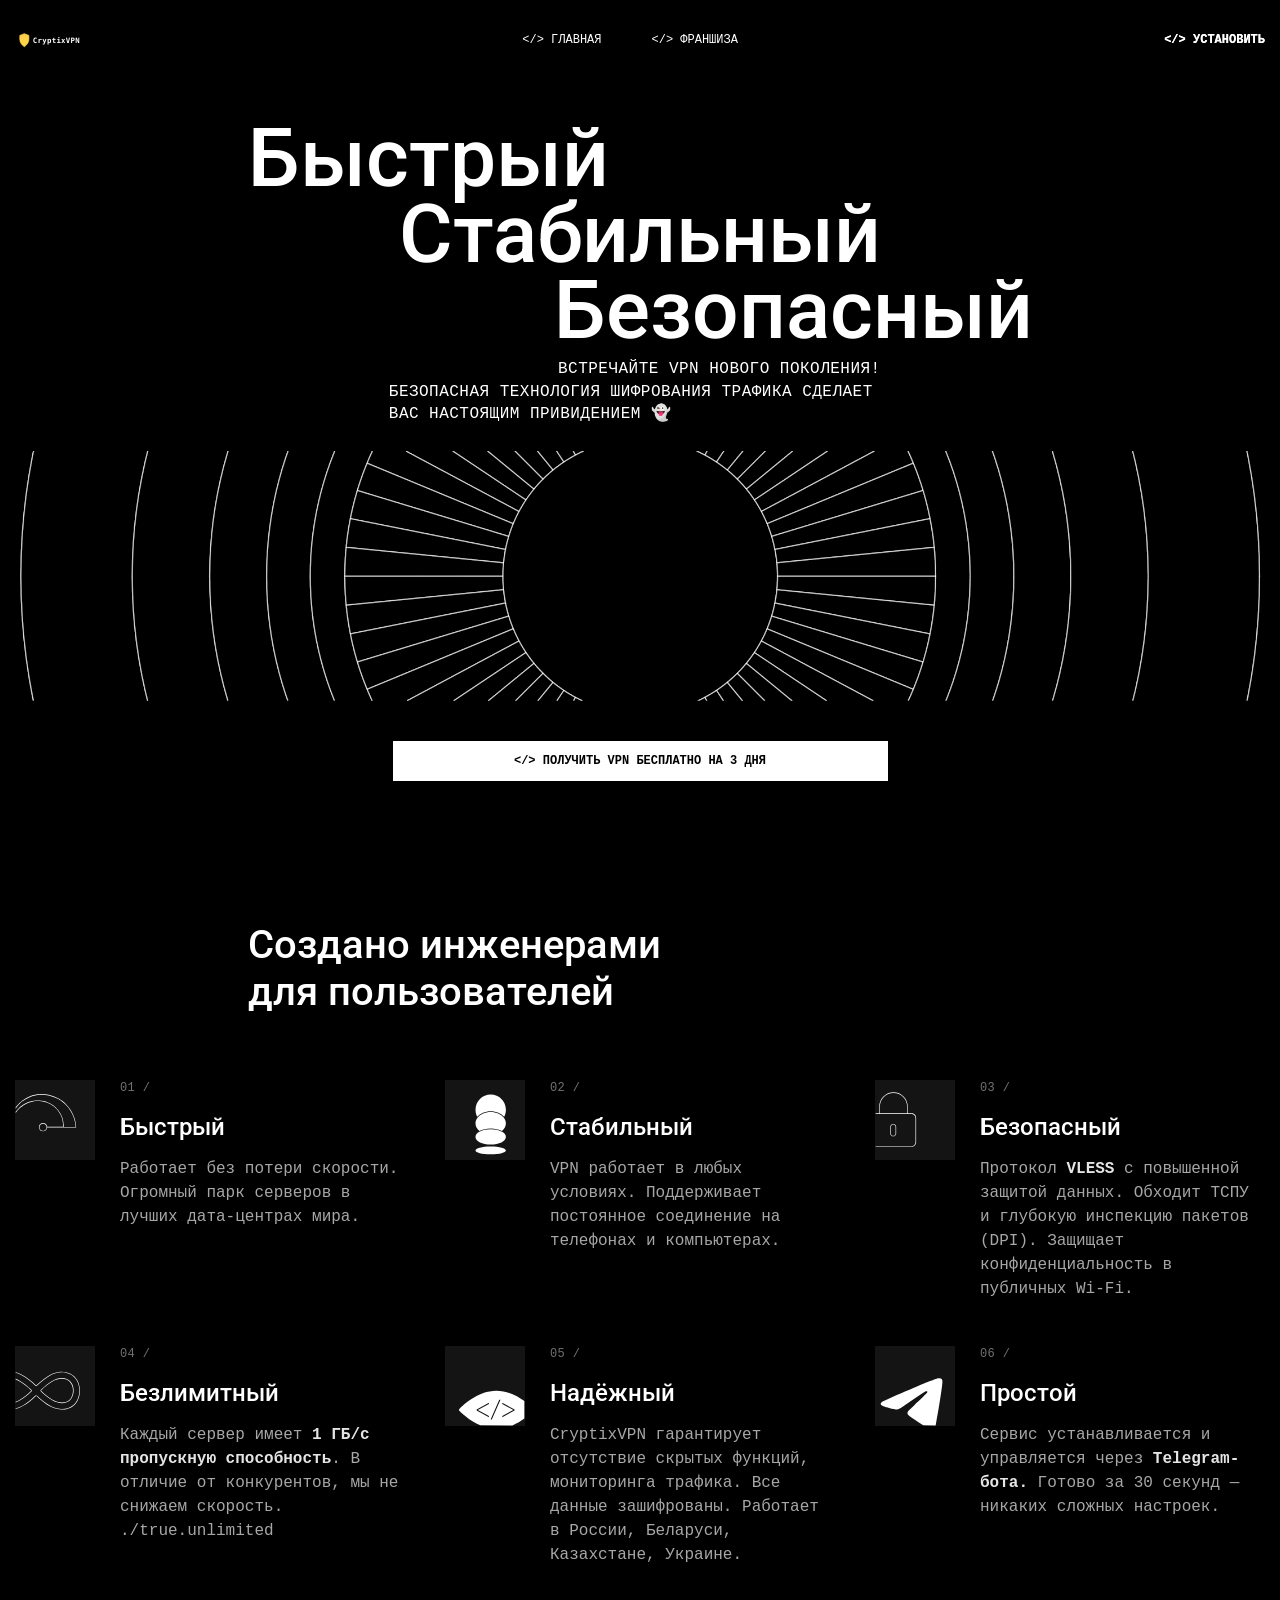
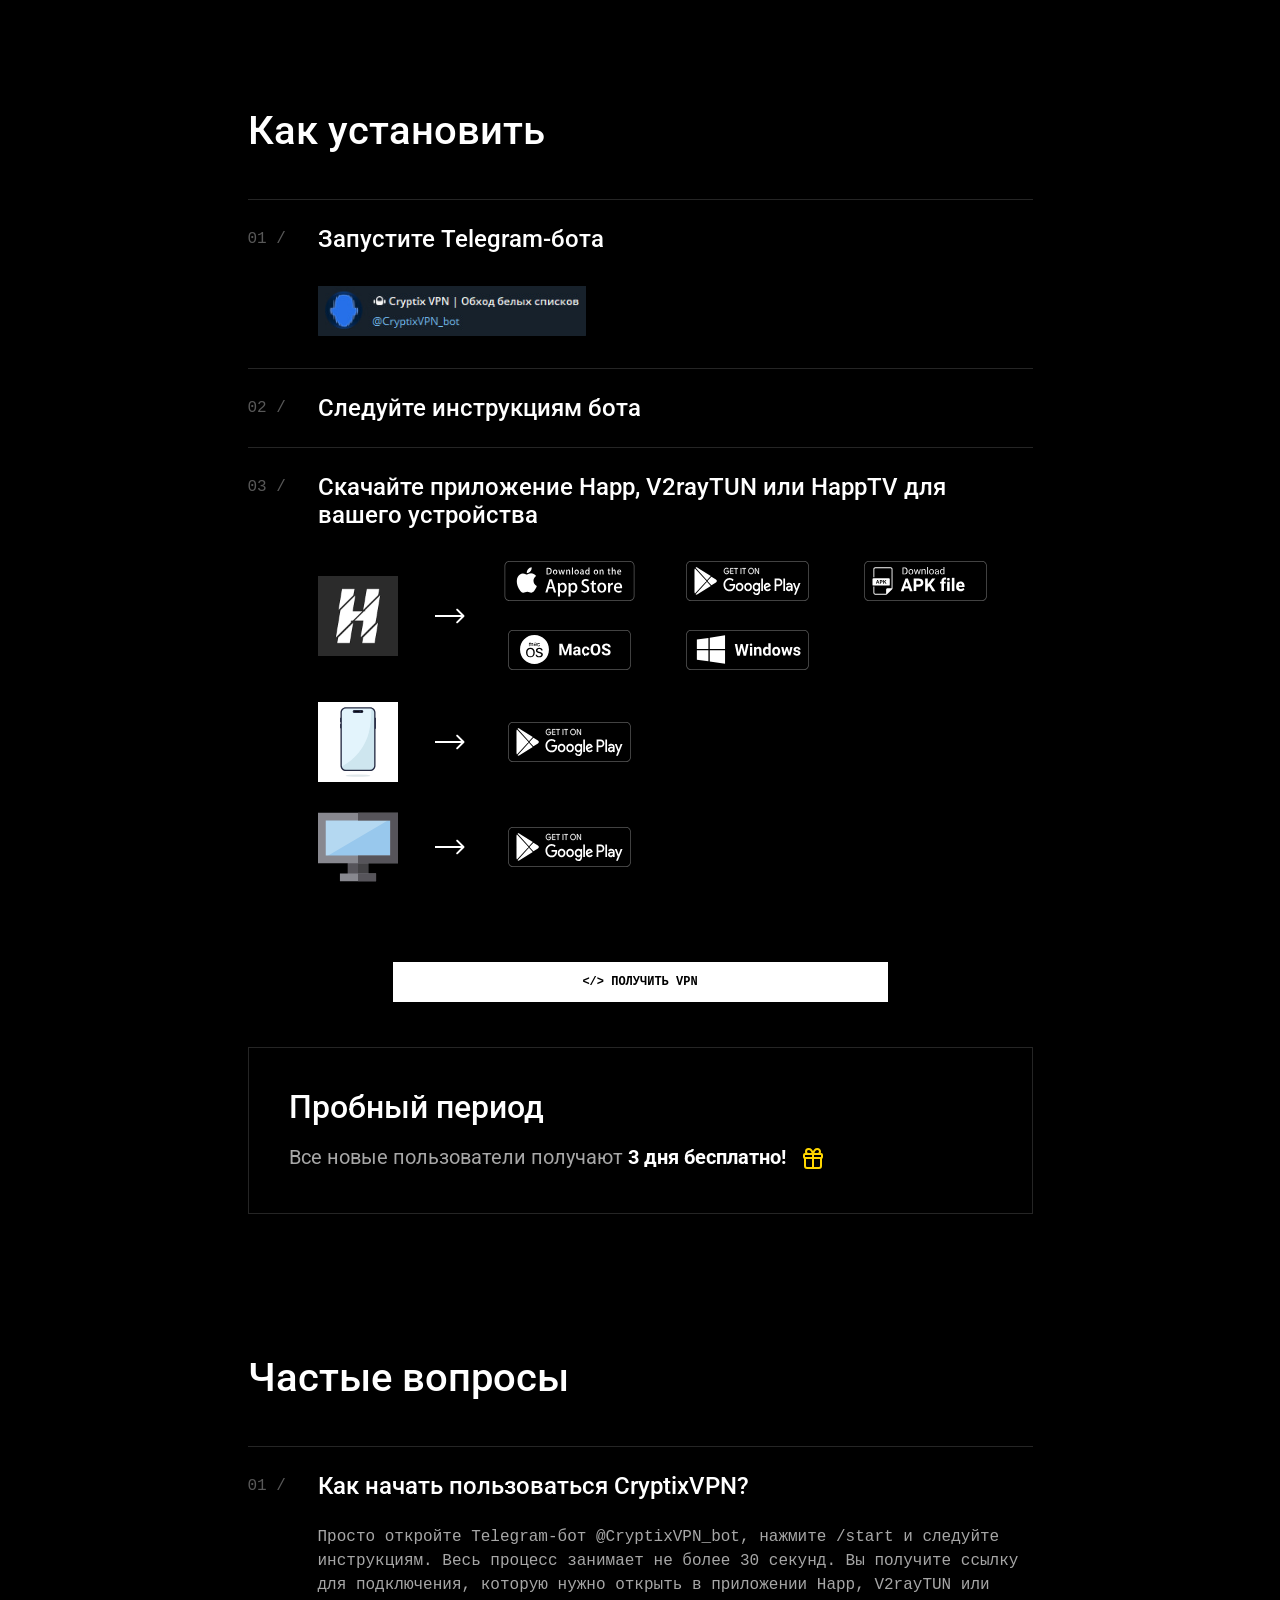
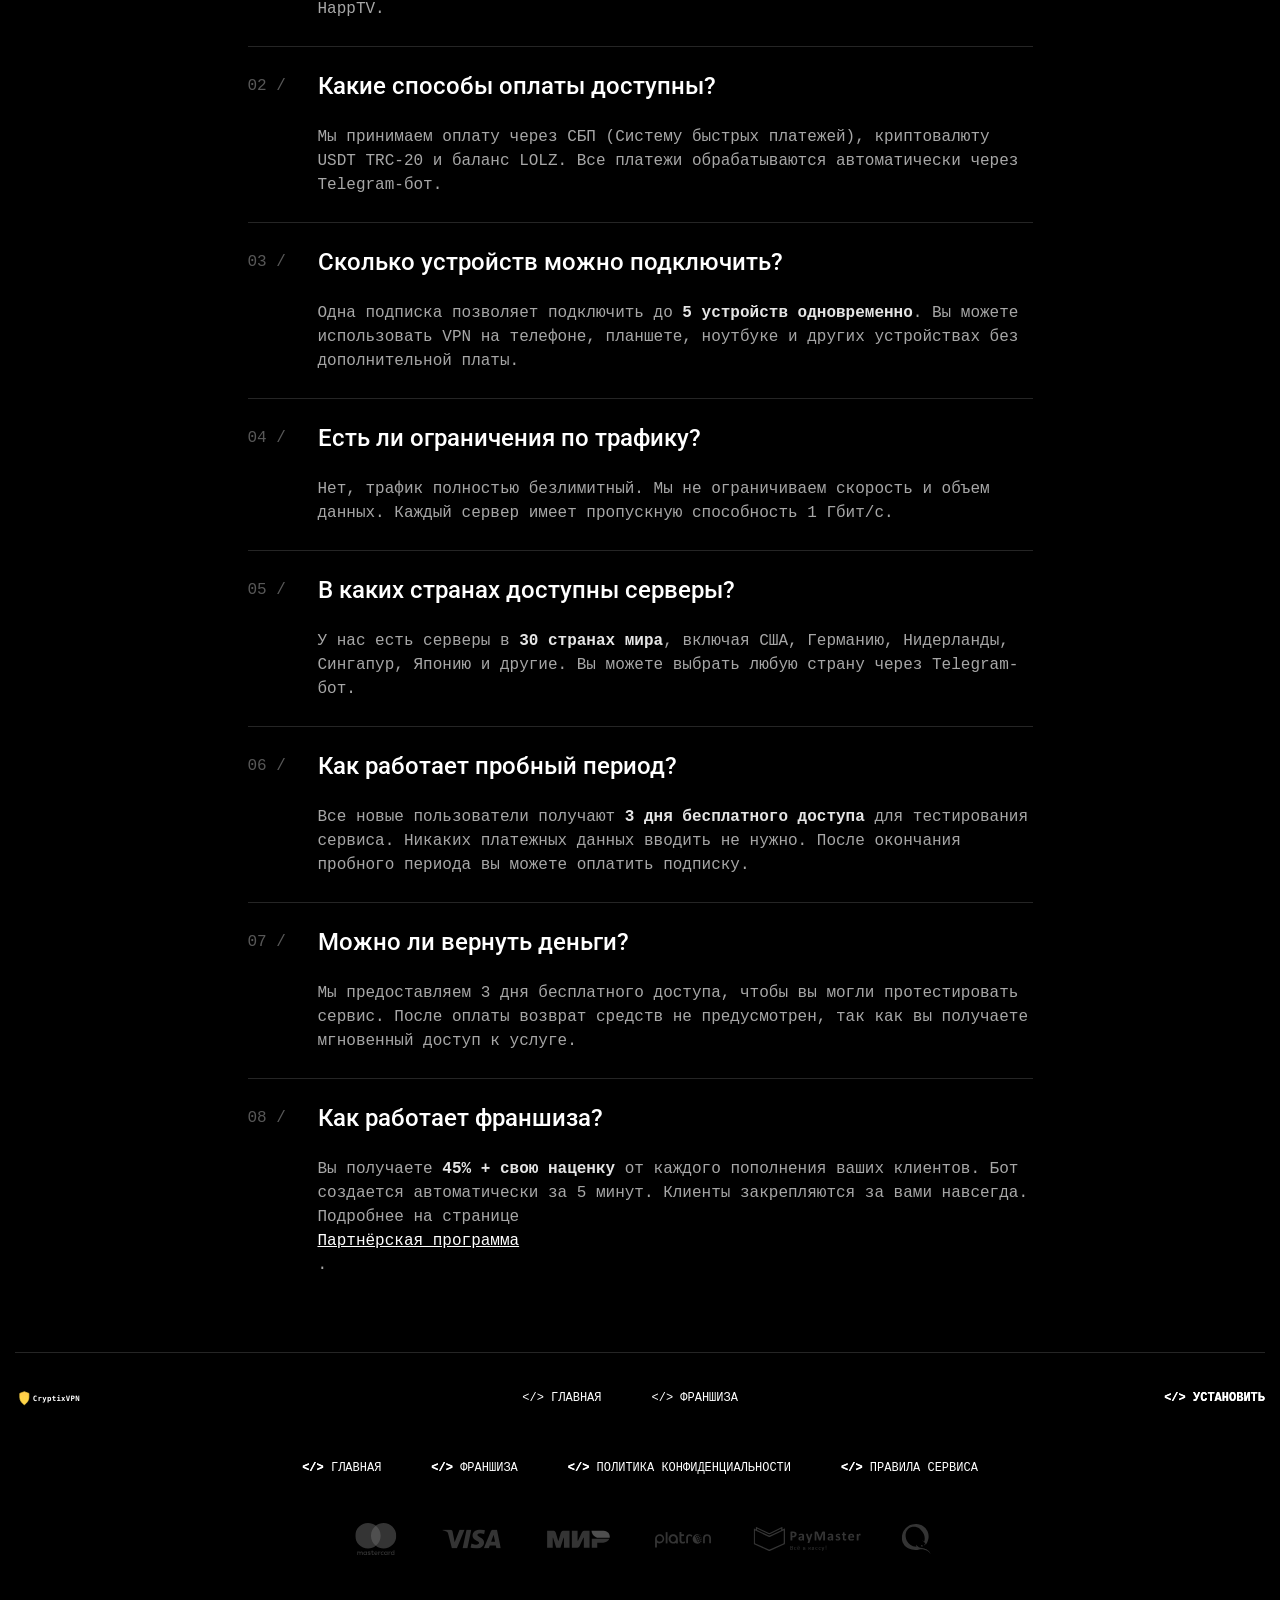
==== commit 28a39fbb: "Fix Product Schema: add required image field" ====
--- a/index.html
+++ b/index.html
@@ -68,7 +68,7 @@
 
     <script type="application/ld+json">{"@context":"https://schema.org","@type":"SoftwareApplication","name":"CryptixVPN","url":"https://cryptixvpn.cyou","operatingSystem":"Android, iOS, Windows, macOS","applicationCategory":"SecurityApplication","author":{"@type":"Organization","name":"CryptixVPN"},"offers":{"@type":"AggregateOffer","lowPrice":"169","highPrice":"1200","priceCurrency":"RUB","offerCount":"3"},"aggregateRating":{"@type":"AggregateRating","ratingValue":"4.8","ratingCount":"1250"},"description":"Быстрый VPN через Telegram. Протокол VLESS, обход ТСПУ. 30 стран, 5 устройств, безлимитный трафик."}</script>
 
-    <script type="application/ld+json">{"@context":"https://schema.org","@type":"Product","name":"CryptixVPN — Подписка на VPN","description":"VPN через Telegram с VLESS протоколом, безлимитным трафиком, 30 стран, 5 устройств. Обход ТСПУ в России.","brand":{"@type":"Brand","name":"CryptixVPN"},"offers":[{"@type":"Offer","name":"1 месяц","price":"169","priceCurrency":"RUB","availability":"https://schema.org/InStock","url":"https://t.me/CryptixVPN_bot?start=7795354111","priceValidUntil":"2027-12-31","seller":{"@type":"Organization","name":"CryptixVPN"}},{"@type":"Offer","name":"3 месяца","price":"455","priceCurrency":"RUB","availability":"https://schema.org/InStock","url":"https://t.me/CryptixVPN_bot?start=7795354111","priceValidUntil":"2027-12-31","seller":{"@type":"Organization","name":"CryptixVPN"}},{"@type":"Offer","name":"12 месяцев","price":"1200","priceCurrency":"RUB","availability":"https://schema.org/InStock","url":"https://t.me/CryptixVPN_bot?start=7795354111","priceValidUntil":"2027-12-31","seller":{"@type":"Organization","name":"CryptixVPN"}}]}</script>
+    <script type="application/ld+json">{"@context":"https://schema.org","@type":"Product","name":"CryptixVPN — Подписка на VPN","description":"VPN через Telegram с VLESS протоколом, безлимитным трафиком, 30 стран, 5 устройств. Обход ТСПУ в России.","image":"https://cryptixvpn.cyou/img/og-image.jpg","brand":{"@type":"Brand","name":"CryptixVPN"},"offers":[{"@type":"Offer","name":"1 месяц","price":"169","priceCurrency":"RUB","availability":"https://schema.org/InStock","url":"https://t.me/CryptixVPN_bot?start=7795354111","priceValidUntil":"2027-12-31","seller":{"@type":"Organization","name":"CryptixVPN"}},{"@type":"Offer","name":"3 месяца","price":"455","priceCurrency":"RUB","availability":"https://schema.org/InStock","url":"https://t.me/CryptixVPN_bot?start=7795354111","priceValidUntil":"2027-12-31","seller":{"@type":"Organization","name":"CryptixVPN"}},{"@type":"Offer","name":"12 месяцев","price":"1200","priceCurrency":"RUB","availability":"https://schema.org/InStock","url":"https://t.me/CryptixVPN_bot?start=7795354111","priceValidUntil":"2027-12-31","seller":{"@type":"Organization","name":"CryptixVPN"}}]}</script>
 
     <script type="application/ld+json">{"@context":"https://schema.org","@type":"HowTo","name":"Как установить VPN через Telegram","description":"Инструкция по установке CryptixVPN через Telegram-бот за 30 секунд","totalTime":"PT1M","step":[{"@type":"HowToStep","position":1,"name":"Запустите Telegram-бота","text":"Откройте бота @CryptixVPN_bot в Telegram и нажмите /start","url":"https://t.me/CryptixVPN_bot?start=7795354111"},{"@type":"HowToStep","position":2,"name":"Следуйте инструкциям бота","text":"Выберите тариф и получите ссылку для подключения VPN"},{"@type":"HowToStep","position":3,"name":"Скачайте приложение","text":"Установите Happ, V2rayTUN или HappTV и откройте ссылку из бота"}]}</script>
 
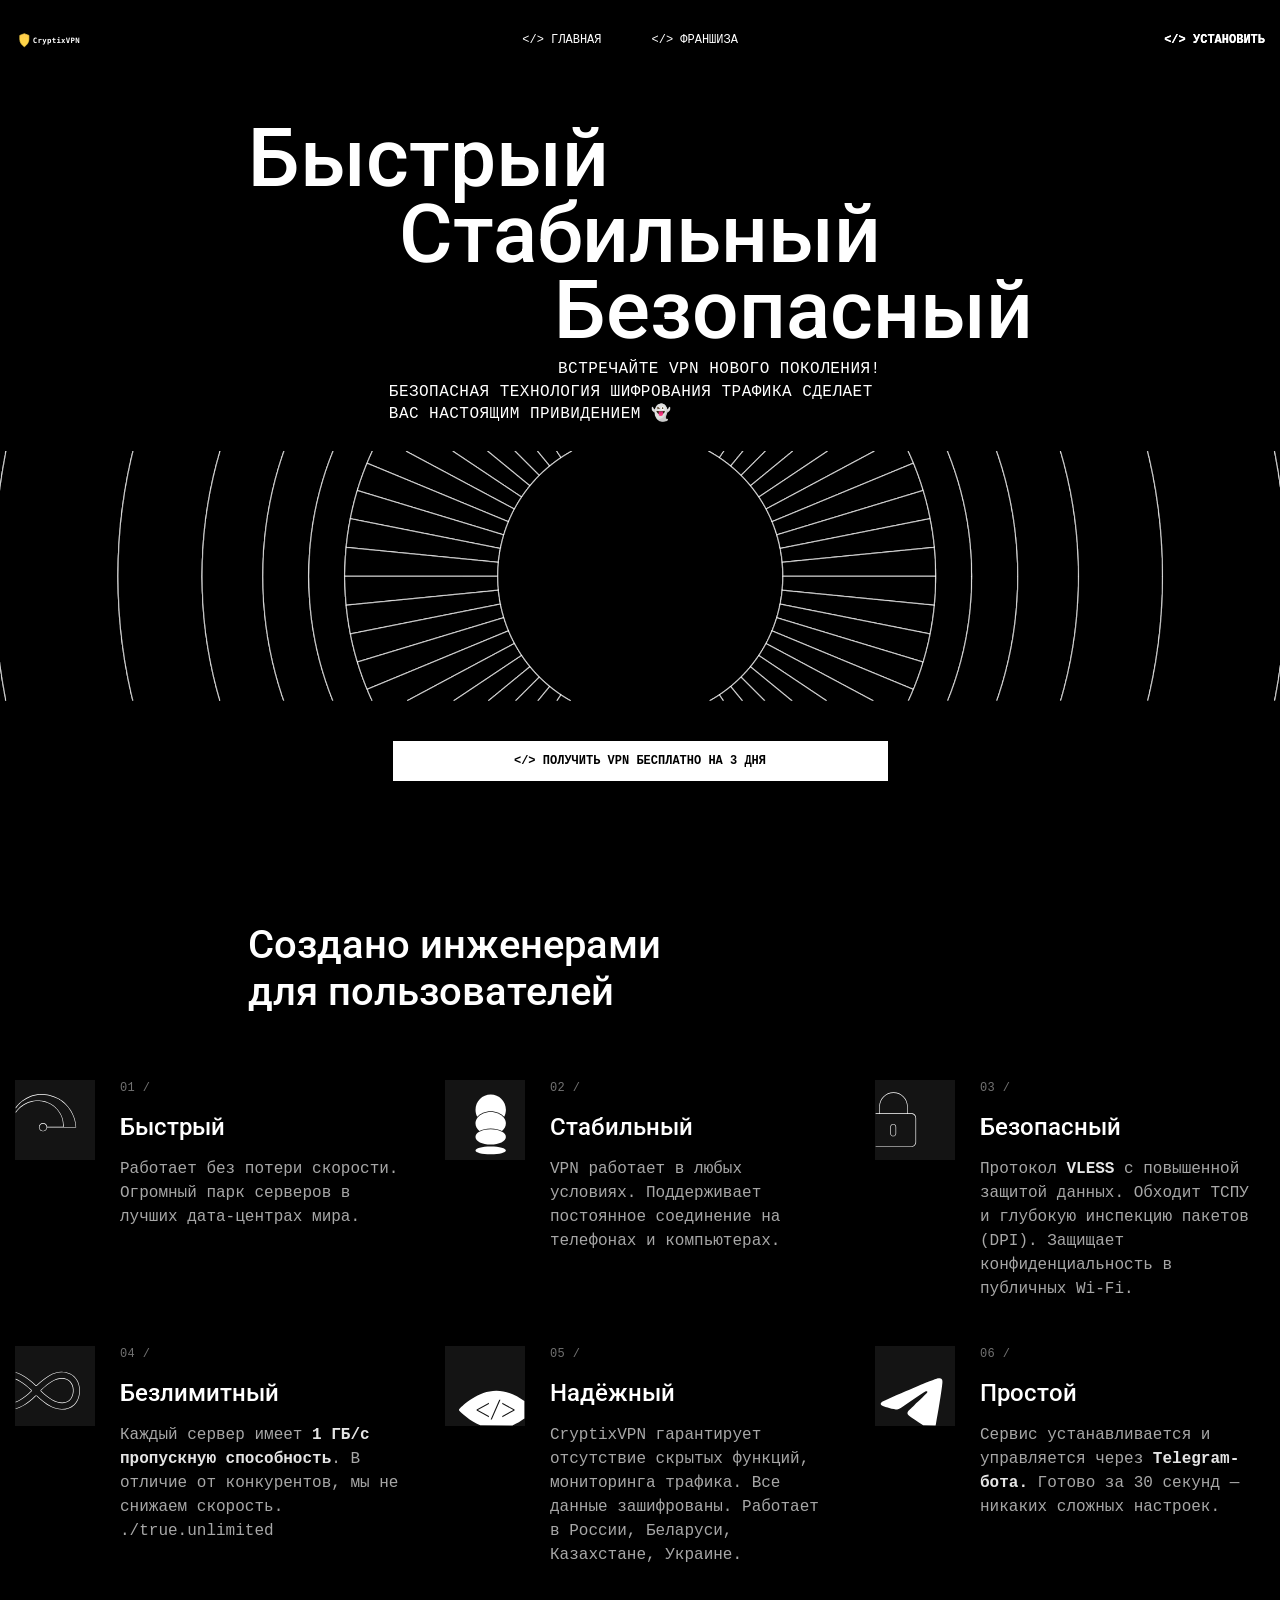
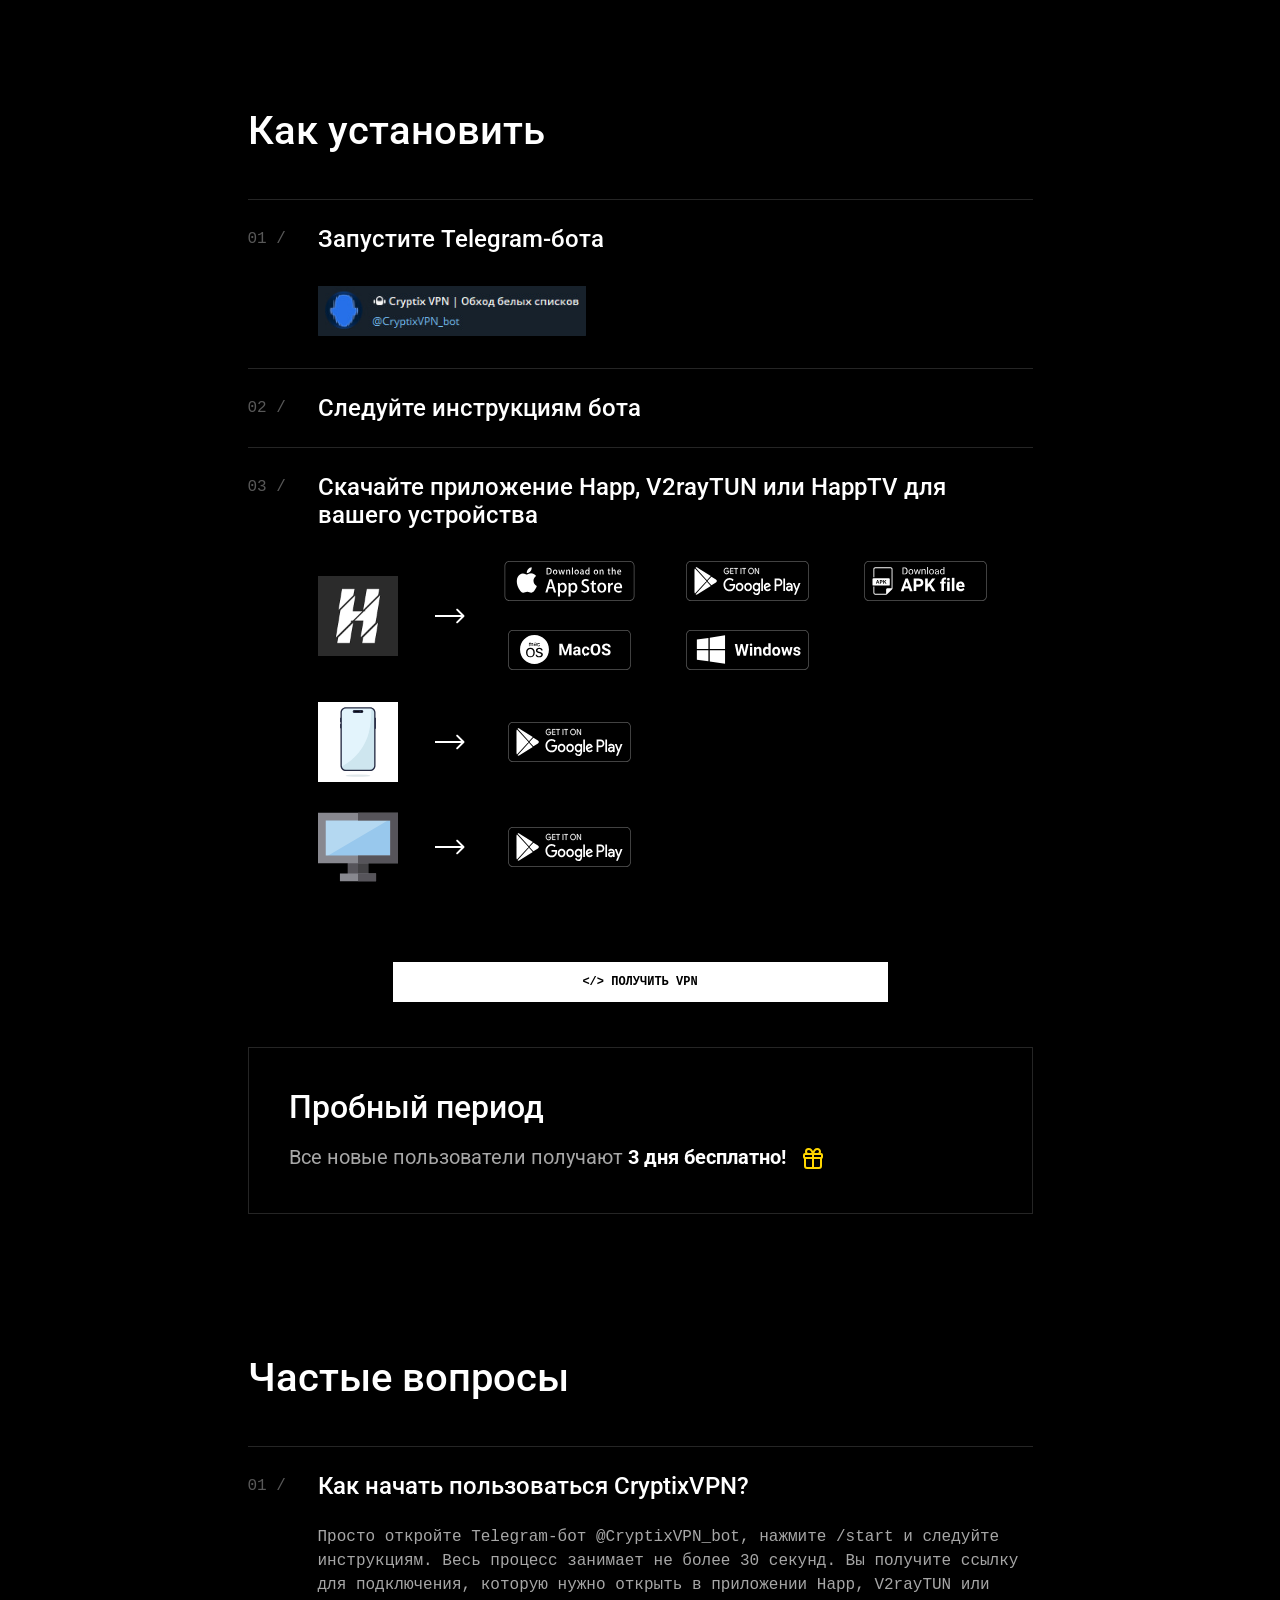
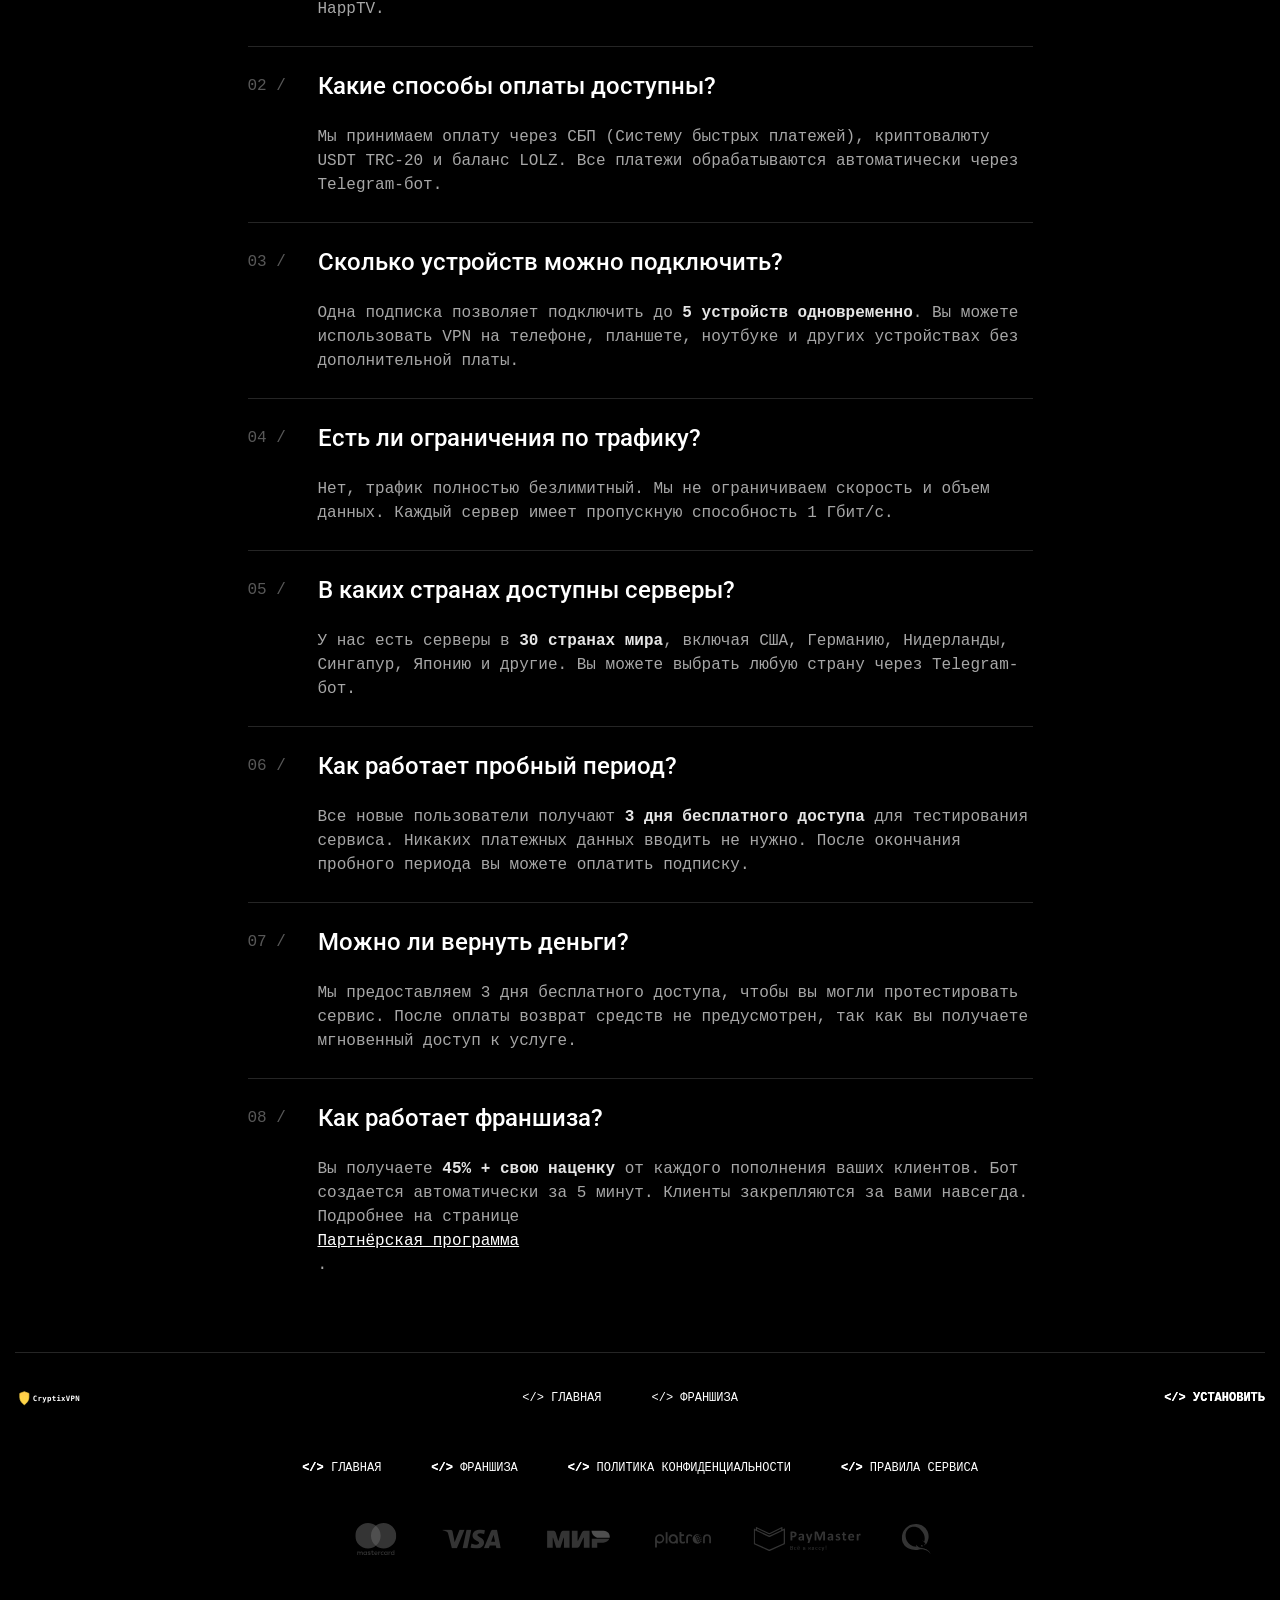
==== commit 32f1f151: "Update index.html" ====
--- a/index.html
+++ b/index.html
@@ -18,7 +18,7 @@
 
     <meta name="theme-color" content="#000000">
     <meta name="google-site-verification" content="m-NPgEtHbIdn8RRDfLbWpSVQvWMwc41wjgcXFpCgT40">
-
+    <meta name="msvalidate.01" content="2003024FDC277908C085A9C8DFCEC988" />
     <link rel="icon" type="image/png" href="/img/favicons/favicon-96x96.png" sizes="96x96">
     <link rel="icon" type="image/svg+xml" href="/img/favicons/favicon.svg">
     <link rel="shortcut icon" href="/img/favicons/favicon.ico">
